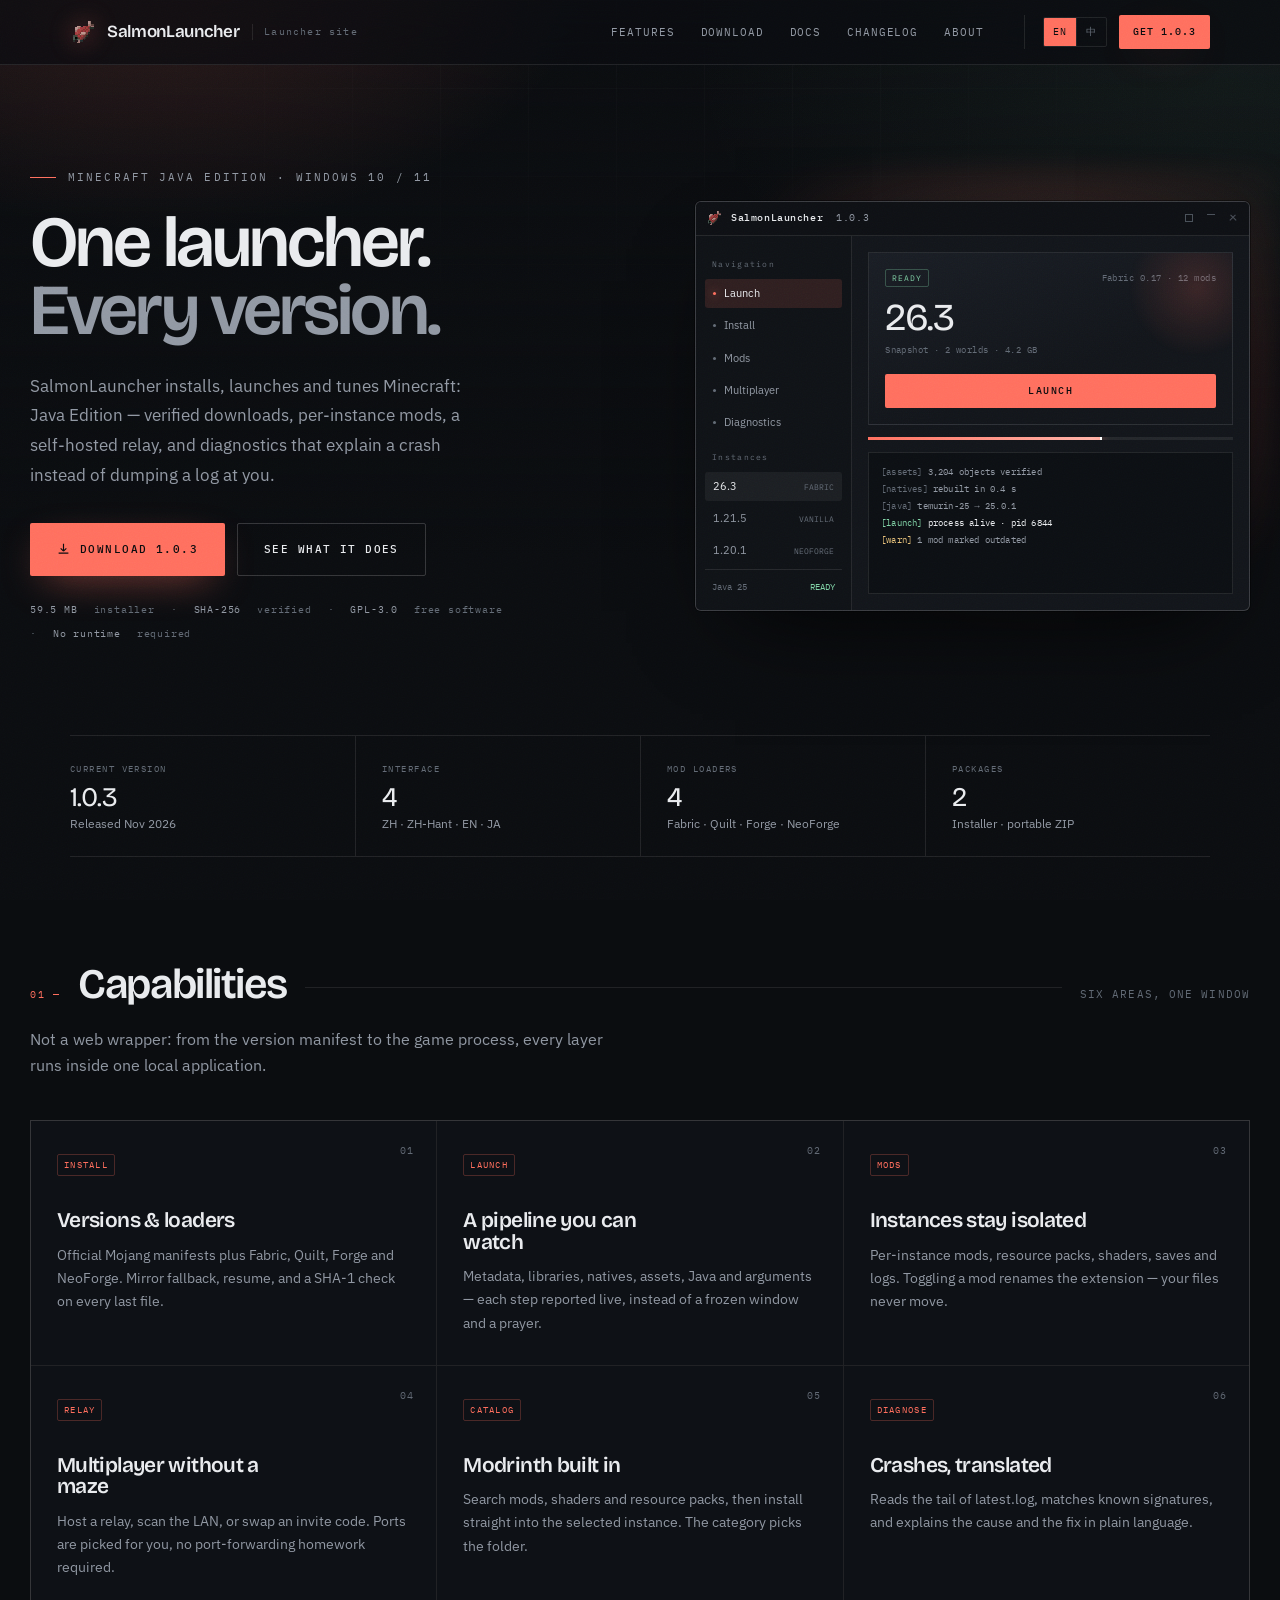
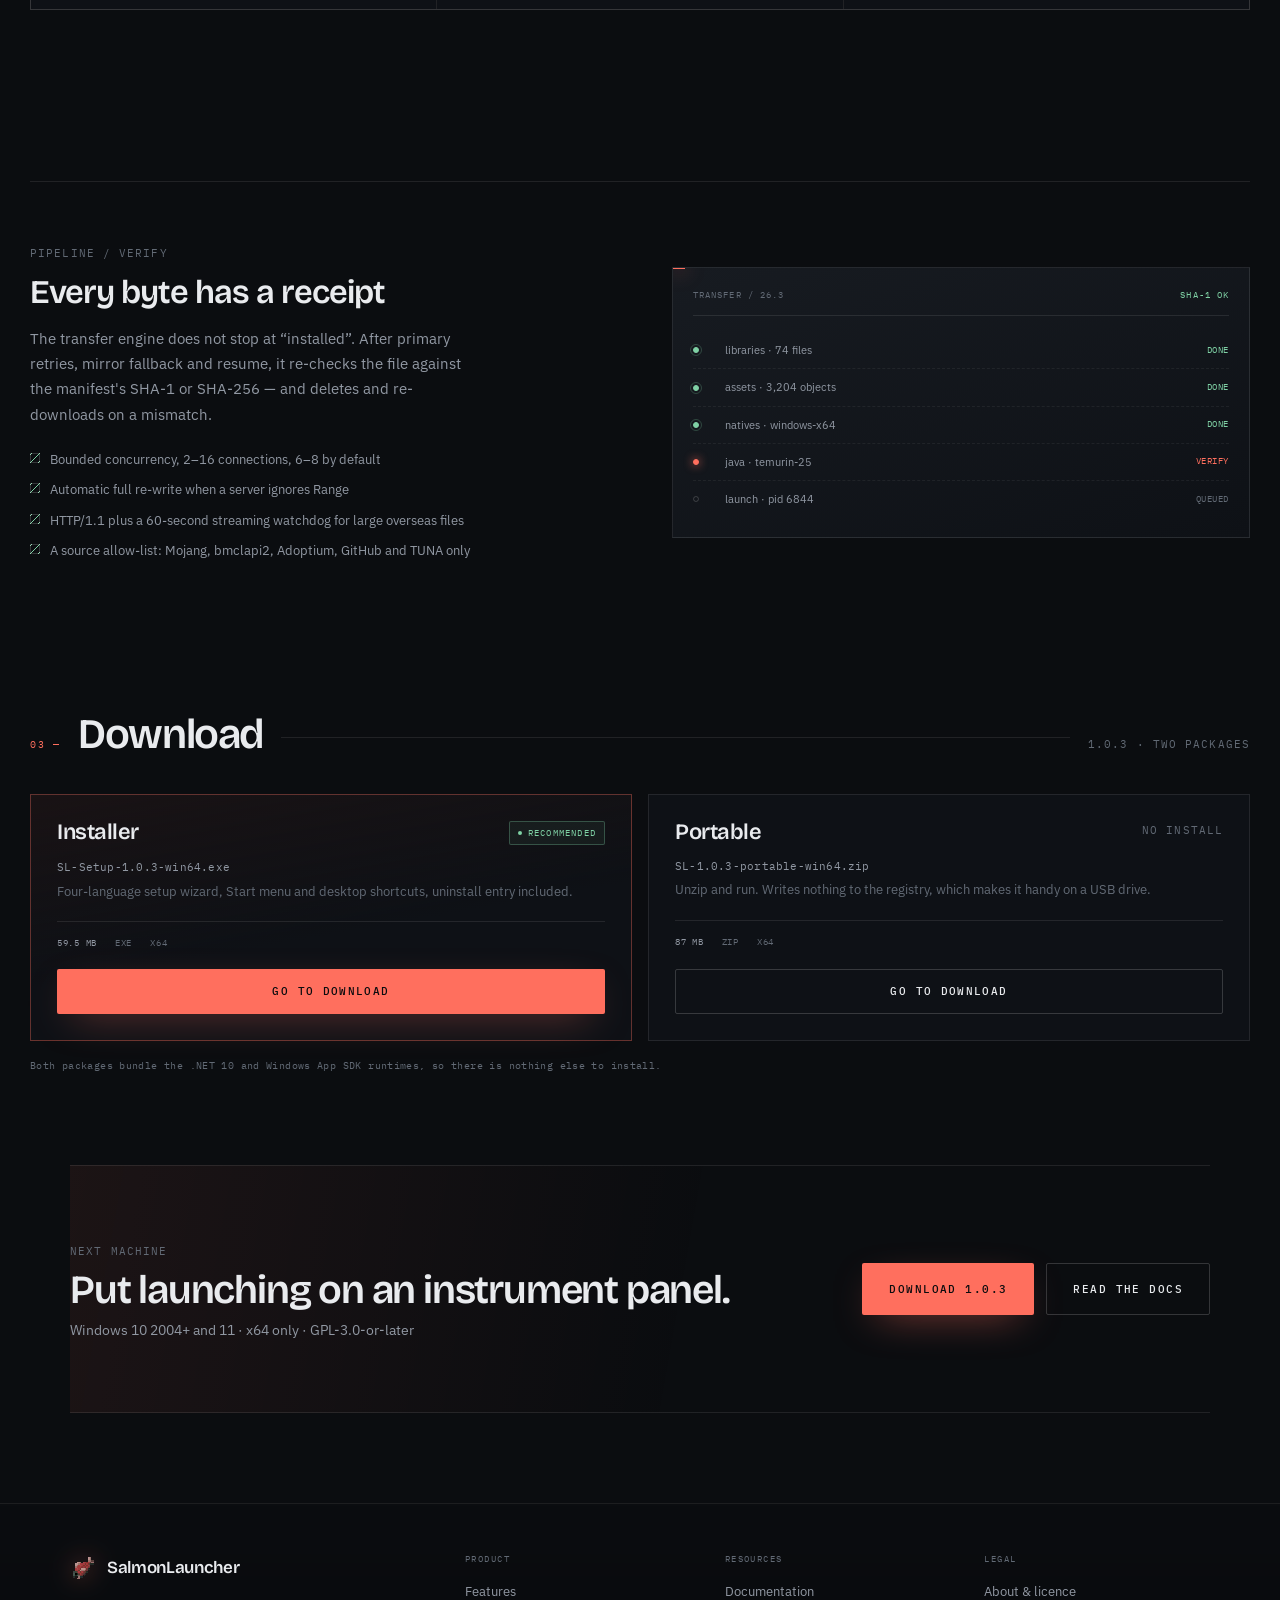
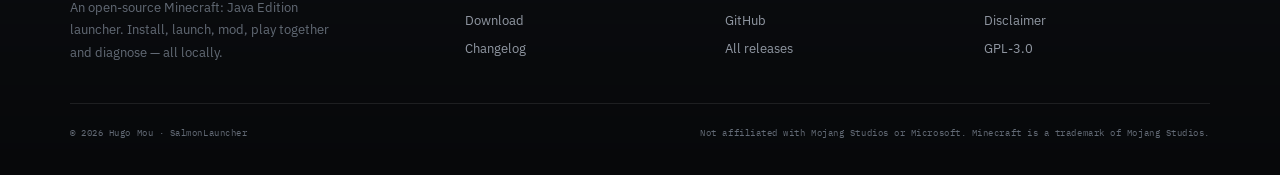
==== web/index.html @ eef81231 "feat(site): add six-page static website for sl.hugomou.com Build a framework-free, bilingual (EN/ZH)" ====
<!DOCTYPE html>
<html lang="en" data-lang="en">
<head>
<meta charset="utf-8">
<meta name="viewport" content="width=device-width, initial-scale=1">
<title data-zh-title="SalmonLauncher — Windows 上的 Minecraft Java 版启动器">SalmonLauncher — a Minecraft Java launcher for Windows</title>
<meta name="description" data-zh-content="SalmonLauncher 是一款面向 Windows 的 Minecraft Java 版启动器：版本安装、启动流水线、实例与模组、自建联机中继、Modrinth 内容、崩溃诊断，四语言与明暗主题。" content="SalmonLauncher is a Minecraft: Java Edition launcher for Windows: version installs, a transparent launch pipeline, per-instance mods, a self-hosted relay, Modrinth content and crash diagnostics.">
<meta name="theme-color" content="#0B0D10">
<link rel="icon" href="assets/img/favicon.ico">
<link rel="stylesheet" href="assets/css/site.css">
<link rel="canonical" href="https://sl.hugomou.com/">
</head>
<body>
<div class="bg-grid" aria-hidden="true"></div>
<div class="bg-glow" aria-hidden="true"></div>

<header class="nav">
  <div class="wrap nav-in">
    <a class="brand" href="index.html">
      <img src="assets/img/logo.png" alt="SalmonLauncher logo">
      <span class="brand-name">SalmonLauncher</span>
      <span class="brand-slash" data-zh="启动器官网">Launcher site</span>
    </a>
    <nav class="nav-links" aria-label="Primary">
      <a href="features.html" data-zh="功能">Features</a>
      <a href="download.html" data-zh="下载">Download</a>
      <a href="docs.html" data-zh="文档">Docs</a>
      <a href="changelog.html" data-zh="更新日志">Changelog</a>
      <a href="about.html" data-zh="关于">About</a>
    </nav>
    <div class="nav-tools">
      <div class="lang" role="group" aria-label="Language">
        <button data-set-lang="en" aria-pressed="true">EN</button>
        <button data-set-lang="zh" aria-pressed="false">中</button>
      </div>
      <a class="btn btn-primary btn-sm" href="download.html" data-zh="下载 1.0.3">Get 1.0.3</a>
      <button class="burger" aria-label="Open menu" aria-expanded="false"><span></span></button>
    </div>
  </div>
  <div class="mobile-menu">
    <a href="features.html" data-zh="功能">Features</a>
    <a href="download.html" data-zh="下载">Download</a>
    <a href="docs.html" data-zh="文档">Docs</a>
    <a href="changelog.html" data-zh="更新日志">Changelog</a>
    <a href="about.html" data-zh="关于">About</a>
  </div>
</header>

<main>
  <section class="wrap hero">
    <div class="hero-copy">
      <div class="eyebrow" data-zh="Minecraft Java 版 · Windows 10 / 11">Minecraft Java Edition · Windows 10 / 11</div>
      <h1 data-zh-html="一个启动器。<br><span class='line2'>所有版本。</span>">One launcher.<br><span class="line2">Every version.</span></h1>
      <p class="lede" data-zh="SalmonLauncher 负责安装、启动与调校 Minecraft Java 版：校验每一个下载、按实例管理模组、自带联机中继，并用能读懂的中文解释崩溃，而不只是甩给你一份日志。">SalmonLauncher installs, launches and tunes Minecraft: Java Edition — verified downloads, per-instance mods, a self-hosted relay, and diagnostics that explain a crash instead of dumping a log at you.</p>
      <div class="btn-row">
        <a class="btn btn-primary btn-lg" href="download.html">
          <svg viewBox="0 0 16 16" fill="none" aria-hidden="true"><path d="M8 1v9m0 0 3.5-3.5M8 10 4.5 6.5M2 12.5h12" stroke="currentColor" stroke-width="1.4"/></svg>
          <span data-zh="下载 1.0.3">Download 1.0.3</span>
        </a>
        <a class="btn btn-ghost btn-lg" href="features.html" data-zh="查看功能">See what it does</a>
      </div>
      <ul class="hero-meta">
        <li><b>59.5 MB</b> <span data-zh="安装包">installer</span></li>
        <li><b>SHA-256</b> <span data-zh="逐文件校验">verified</span></li>
        <li><b>GPL-3.0</b> <span data-zh="自由软件">free software</span></li>
        <li><b>No runtime</b> <span data-zh="免装运行时">required</span></li>
      </ul>
    </div>

    <div class="mock-stage">
      <div class="mock" aria-hidden="true">
        <div class="mock-bar">
          <img class="mock-logo" src="assets/img/logo.png" alt="">
          <span class="mock-bar-title"><b>SalmonLauncher</b> &nbsp;1.0.3</span>
          <span class="mock-win"><i></i><i></i><i></i></span>
        </div>
        <div class="mock-body">
          <aside class="mock-side">
            <div class="mock-side-label">Navigation</div>
            <div class="mock-nav active"><i></i>Launch</div>
            <div class="mock-nav"><i></i>Install</div>
            <div class="mock-nav"><i></i>Mods</div>
            <div class="mock-nav"><i></i>Multiplayer</div>
            <div class="mock-nav"><i></i>Diagnostics</div>
            <div class="mock-side-label">Instances</div>
            <div class="mock-inst on">26.3 <span>FABRIC</span></div>
            <div class="mock-inst">1.21.5 <span>VANILLA</span></div>
            <div class="mock-inst">1.20.1 <span>NEOFORGE</span></div>
            <div class="mock-java">Java 25 <b>READY</b></div>
          </aside>
          <div class="mock-main">
            <div class="mock-hero">
              <div class="mock-hero-top">
                <span class="mock-chip">READY</span>
                <span class="mock-hero-sub">Fabric 0.17 · 12 mods</span>
              </div>
              <div class="mock-hero-name">26.3</div>
              <div class="mock-hero-sub">Snapshot · 2 worlds · 4.2 GB</div>
              <div class="mock-play">LAUNCH</div>
            </div>
            <div class="mock-progress"><span></span></div>
            <div class="mock-log">
              <div><b>[assets]</b> 3,204 objects verified</div>
              <div><b>[natives]</b> rebuilt in 0.4 s</div>
              <div><b>[java]</b> temurin-25 → 25.0.1</div>
              <div class="ok"><b>[launch]</b> process alive · pid 6844</div>
              <div class="warn"><b>[warn]</b> 1 mod marked outdated</div>
            </div>
          </div>
        </div>
      </div>
    </div>
  </section>

  <section class="wrap">
    <dl class="facts reveal">
      <div class="fact">
        <dt data-zh="当前版本">Current version</dt>
        <dd>1.0.3 <small data-zh="2026 年 11 月发布">Released Nov 2026</small></dd>
      </div>
      <div class="fact">
        <dt data-zh="界面语言">Interface</dt>
        <dd>4 <small data-zh="简中 · 繁中 · English · 日本語">ZH · ZH-Hant · EN · JA</small></dd>
      </div>
      <div class="fact">
        <dt data-zh="模组加载器">Mod loaders</dt>
        <dd>4 <small data-zh="Fabric · Quilt · Forge · NeoForge">Fabric · Quilt · Forge · NeoForge</small></dd>
      </div>
      <div class="fact">
        <dt data-zh="安装方式">Packages</dt>
        <dd>2 <small data-zh="标准安装包 · 便携版">Installer · portable ZIP</small></dd>
      </div>
    </dl>
  </section>

  <section class="wrap sec">
    <div class="sec-head reveal">
      <span class="sec-num">01 —</span>
      <h2 data-zh="能力">Capabilities</h2>
      <span class="sec-line"></span>
      <span class="mono" data-zh="六个区域，一个窗口">Six areas, one window</span>
    </div>
    <p class="sec-intro reveal" data-zh="不是把网页版套壳：从版本清单到游戏进程，每一层都在同一个本地应用里完成。">Not a web wrapper: from the version manifest to the game process, every layer runs inside one local application.</p>
    <div class="cards">
      <article class="card reveal" style="--i:0">
        <span class="card-num">01</span>
        <span class="card-tag">INSTALL</span>
        <h3 data-zh="版本与加载器">Versions &amp; loaders</h3>
        <p data-zh="读取 Mojang 官方清单，安装 Fabric、Quilt、Forge 或 NeoForge。主源失败自动切换镜像，断点续传，每个文件都做 SHA-1 终验。">Official Mojang manifests plus Fabric, Quilt, Forge and NeoForge. Mirror fallback, resume, and a SHA-1 check on every last file.</p>
      </article>
      <article class="card reveal" style="--i:1">
        <span class="card-num">02</span>
        <span class="card-tag">LAUNCH</span>
        <h3 data-zh="看得见的启动">A pipeline you can watch</h3>
        <p data-zh="元数据、库、natives、资源、Java、参数——每一步都实时报到任务中心，而不是让窗口卡住不动。">Metadata, libraries, natives, assets, Java and arguments — each step reported live, instead of a frozen window and a prayer.</p>
      </article>
      <article class="card reveal" style="--i:2">
        <span class="card-num">03</span>
        <span class="card-tag">MODS</span>
        <h3 data-zh="实例彼此隔离">Instances stay isolated</h3>
        <p data-zh="每个实例拥有独立的模组、资源包、光影、存档和日志。启停模组只改扩展名，不移动你的文件。">Per-instance mods, resource packs, shaders, saves and logs. Toggling a mod renames the extension — your files never move.</p>
      </article>
      <article class="card reveal" style="--i:3">
        <span class="card-num">04</span>
        <span class="card-tag">RELAY</span>
        <h3 data-zh="联机不用绕迷宫">Multiplayer without a maze</h3>
        <p data-zh="自建中继、扫描局域网，或者交换一枚邀请码。端口自动挑选，不需要背端口转发教程。">Host a relay, scan the LAN, or swap an invite code. Ports are picked for you, no port-forwarding homework required.</p>
      </article>
      <article class="card reveal" style="--i:4">
        <span class="card-num">05</span>
        <span class="card-tag">CATALOG</span>
        <h3 data-zh="内置 Modrinth">Modrinth built in</h3>
        <p data-zh="搜索模组、光影与资源包，直接装进选中的实例。分类决定目录，不再手动搬 jar。">Search mods, shaders and resource packs, then install straight into the selected instance. The category picks the folder.</p>
      </article>
      <article class="card reveal" style="--i:5">
        <span class="card-num">06</span>
        <span class="card-tag">DIAGNOSE</span>
        <h3 data-zh="把崩溃翻译成人话">Crashes, translated</h3>
        <p data-zh="读取 latest.log 末尾，匹配已知崩溃签名，用中文给出原因与下一步操作，而不是让你自己 grep。">Reads the tail of latest.log, matches known signatures, and explains the cause and the fix in plain language.</p>
      </article>
    </div>
  </section>

  <section class="wrap sec">
    <div class="sec-head reveal">
      <span class="sec-num">02 —</span>
      <h2 data-zh="完整性">Integrity</h2>
      <span class="sec-line"></span>
      <span class="mono" data-zh="下载可以被审计">Downloads you can audit</span>
    </div>
    <div class="feature reveal">
      <div class="feature-copy">
        <span class="mono">PIPELINE / VERIFY</span>
        <h3 data-zh="每个字节都有去处">Every byte has a receipt</h3>
        <p data-zh="下载器不会“装完就算”。主源重试、镜像回退、断点续传之后，还会按清单里的 SHA-1 或 SHA-256 再核对一次；不匹配就删掉重下。">The transfer engine does not stop at “installed”. After primary retries, mirror fallback and resume, it re-checks the file against the manifest's SHA-1 or SHA-256 — and deletes and re-downloads on a mismatch.</p>
        <ul class="checks">
          <li data-zh="有界并发，2–16 个连接可调，默认 6–8">Bounded concurrency, 2–16 connections, 6–8 by default</li>
          <li data-zh="服务器无视 Range 时自动整文件重写">Automatic full re-write when a server ignores Range</li>
          <li data-zh="海外大文件强制 HTTP/1.1 + 60 秒流式看门狗">HTTP/1.1 plus a 60-second streaming watchdog for large overseas files</li>
          <li data-zh="白名单下载源，拒绝来路不明的地址">A source allow-list: Mojang, bmclapi2, Adoptium, GitHub and TUNA only</li>
        </ul>
      </div>
      <div class="feature-visual">
        <div class="viz">
          <div class="viz-head"><span>transfer / 26.3</span><b>SHA-1 OK</b></div>
          <div class="pipe">
            <div class="pipe-row done"><span class="pipe-dot"></span><span>libraries · 74 files</span><span>DONE</span></div>
            <div class="pipe-row done"><span class="pipe-dot"></span><span>assets · 3,204 objects</span><span>DONE</span></div>
            <div class="pipe-row done"><span class="pipe-dot"></span><span>natives · windows-x64</span><span>DONE</span></div>
            <div class="pipe-row now"><span class="pipe-dot"></span><span>java · temurin-25</span><span>VERIFY</span></div>
            <div class="pipe-row"><span class="pipe-dot"></span><span>launch · pid 6844</span><span>QUEUED</span></div>
          </div>
        </div>
      </div>
    </div>
  </section>

  <section class="wrap sec">
    <div class="sec-head reveal">
      <span class="sec-num">03 —</span>
      <h2 data-zh="下载">Download</h2>
      <span class="sec-line"></span>
      <span class="mono" data-zh="1.0.3 · 两种形式">1.0.3 · two packages</span>
    </div>
    <div class="dl-grid reveal">
      <div class="dl-card rec">
        <div class="dl-top">
          <h3 data-zh="标准安装包">Installer</h3>
          <span class="badge" data-zh="推荐">Recommended</span>
        </div>
        <p class="dl-file">SL-Setup-1.0.3-win64.exe</p>
        <p class="dl-note" data-zh="四语言安装向导，创建开始菜单与桌面快捷方式，可从控制面板卸载。">Four-language setup wizard, Start menu and desktop shortcuts, uninstall entry included.</p>
        <div class="dl-meta"><span><b>59.5 MB</b></span><span>EXE</span><span>X64</span></div>
        <a class="btn btn-primary" href="download.html" data-zh="前往下载页">Go to download</a>
      </div>
      <div class="dl-card">
        <div class="dl-top">
          <h3 data-zh="便携版">Portable</h3>
          <span class="mono" data-zh="免安装">No install</span>
        </div>
        <p class="dl-file">SL-1.0.3-portable-win64.zip</p>
        <p class="dl-note" data-zh="解压即用，不写注册表，适合放 U 盘或测试机。">Unzip and run. Writes nothing to the registry, which makes it handy on a USB drive.</p>
        <div class="dl-meta"><span><b>87 MB</b></span><span>ZIP</span><span>X64</span></div>
        <a class="btn btn-ghost" href="download.html" data-zh="前往下载页">Go to download</a>
      </div>
    </div>
    <p class="dl-foot reveal" data-zh="两个包都内置 .NET 10 与 Windows App SDK 运行时，无需另装依赖。">Both packages bundle the .NET 10 and Windows App SDK runtimes, so there is nothing else to install.</p>
  </section>

  <div class="wrap">
    <section class="cta-band reveal">
      <div>
        <span class="mono" data-zh="下一台机器">Next machine</span>
        <h2 data-zh="把启动这件事，交给一个仪表盘。">Put launching on an instrument panel.</h2>
        <p data-zh="Windows 10 2004 及以上、11 · 仅 x64 · GPL-3.0-or-later">Windows 10 2004+ and 11 · x64 only · GPL-3.0-or-later</p>
      </div>
      <div class="btn-row">
        <a class="btn btn-primary btn-lg" href="download.html" data-zh="下载 1.0.3">Download 1.0.3</a>
        <a class="btn btn-ghost btn-lg" href="docs.html" data-zh="阅读文档">Read the docs</a>
      </div>
    </section>
  </div>
</main>

<footer class="footer">
  <div class="wrap">
    <div class="foot-grid">
      <div class="foot-brand">
        <a class="brand" href="index.html">
          <img src="assets/img/logo.png" alt="">
          <span class="brand-name">SalmonLauncher</span>
        </a>
        <p data-zh="一个开源的 Minecraft Java 版启动器：安装、启动、模组、联机、诊断，全部本地完成。">An open-source Minecraft: Java Edition launcher. Install, launch, mod, play together and diagnose — all locally.</p>
      </div>
      <div class="foot-col">
        <h4 data-zh="产品">Product</h4>
        <a href="features.html" data-zh="功能">Features</a>
        <a href="download.html" data-zh="下载">Download</a>
        <a href="changelog.html" data-zh="更新日志">Changelog</a>
      </div>
      <div class="foot-col">
        <h4 data-zh="资源">Resources</h4>
        <a href="docs.html" data-zh="文档">Documentation</a>
        <a href="https://github.com/HugoMou/salmonlauncher" target="_blank" rel="noopener">GitHub</a>
        <a href="https://github.com/HugoMou/salmonlauncher/releases" target="_blank" rel="noopener" data-zh="所有版本">All releases</a>
      </div>
      <div class="foot-col">
        <h4 data-zh="法律">Legal</h4>
        <a href="about.html" data-zh="关于与许可">About &amp; licence</a>
        <a href="about.html#disclaimer" data-zh="免责声明">Disclaimer</a>
        <a href="https://www.gnu.org/licenses/gpl-3.0.html" target="_blank" rel="noopener">GPL-3.0</a>
      </div>
    </div>
    <div class="foot-base">
      <span>© <span data-year>2026</span> Hugo Mou · SalmonLauncher</span>
      <span data-zh="非 Mojang Studios 或 Microsoft 官方产品。Minecraft 为 Mojang Studios 商标。">Not affiliated with Mojang Studios or Microsoft. Minecraft is a trademark of Mojang Studios.</span>
    </div>
  </div>
</footer>

<script src="assets/js/site.js"></script>
</body>
</html>
---- web/assets/css/site.css ----
/* SalmonLauncher website — design system
   Aesthetic: technical editorial / instrument panel
   Copyright (C) 2026 Hugo Mou — GPL-3.0-or-later */

/* ---------- fonts (self-hosted latin subsets) ---------- */
@font-face {
  font-family: "Bricolage Grotesque";
  font-style: normal;
  font-weight: 400 700;
  font-display: swap;
  src: url("../fonts/bricolage.woff2") format("woff2");
  unicode-range: U+0000-00FF, U+0131, U+0152-0153, U+02BB-02BC, U+02C6, U+02DA,
    U+02DC, U+0304, U+0308, U+0329, U+2000-206F, U+20AC, U+2122, U+2191,
    U+2193, U+2212, U+2215, U+FEFF, U+FFFD;
}
@font-face {
  font-family: "IBM Plex Sans";
  font-style: normal;
  font-weight: 400 600;
  font-display: swap;
  src: url("../fonts/plex-sans.woff2") format("woff2");
  unicode-range: U+0000-00FF, U+0131, U+0152-0153, U+02BB-02BC, U+02C6,
    U+02DA, U+02DC, U+0304, U+0308, U+0329, U+2000-206F, U+20AC, U+2122,
    U+2191, U+2193, U+2212, U+2215, U+FEFF, U+FFFD;
}
@font-face {
  font-family: "IBM Plex Mono";
  font-style: normal;
  font-weight: 400;
  font-display: swap;
  src: url("../fonts/plex-mono-400.woff2") format("woff2");
  unicode-range: U+0000-00FF, U+0131, U+0152-0153, U+02BB-02BC, U+02C6,
    U+02DA, U+02DC, U+0304, U+0308, U+0329, U+2000-206F, U+20AC, U+2122,
    U+2191, U+2193, U+2212, U+2215, U+FEFF, U+FFFD;
}
@font-face {
  font-family: "IBM Plex Mono";
  font-style: normal;
  font-weight: 500;
  font-display: swap;
  src: url("../fonts/plex-mono-500.woff2") format("woff2");
  unicode-range: U+0000-00FF, U+0131, U+0152-0153, U+02BB-02BC, U+02C6,
    U+02DA, U+02DC, U+0304, U+0308, U+0329, U+2000-206F, U+20AC, U+2122,
    U+2191, U+2193, U+2212, U+2215, U+FEFF, U+FFFD;
}

/* ---------- tokens ---------- */
:root {
  --ink: #0b0d10;
  --ink-2: #0e1116;
  --panel: #12151a;
  --panel-2: #171b21;
  --panel-3: #1c2129;
  --line: rgba(255, 255, 255, 0.09);
  --line-strong: rgba(255, 255, 255, 0.17);
  --text: #e9ebee;
  --muted: #9198a3;
  --dim: #626a75;
  --salmon: #ff6f5e;
  --salmon-soft: rgba(255, 111, 94, 0.13);
  --green: #7fd1a5;
  --amber: #e8c27a;
  --display: "Bricolage Grotesque", "Noto Sans SC", "Microsoft YaHei",
    "PingFang SC", sans-serif;
  --body: "IBM Plex Sans", "Noto Sans SC", "Microsoft YaHei", "PingFang SC",
    sans-serif;
  --mono: "IBM Plex Mono", ui-monospace, "Cascadia Mono", Consolas, monospace;
  --r: 2px;
  --pad: clamp(20px, 4vw, 40px);
  --ease: cubic-bezier(0.16, 1, 0.3, 1);
}

/* ---------- reset ---------- */
*,
*::before,
*::after {
  box-sizing: border-box;
}
html {
  scroll-behavior: smooth;
  -webkit-text-size-adjust: 100%;
}
body {
  margin: 0;
  background: var(--ink);
  color: var(--text);
  font-family: var(--body);
  font-size: 16px;
  line-height: 1.65;
  -webkit-font-smoothing: antialiased;
  overflow-x: hidden;
}
img {
  max-width: 100%;
  display: block;
}
a {
  color: inherit;
  text-decoration: none;
}
button {
  font: inherit;
  color: inherit;
  background: none;
  border: 0;
  cursor: pointer;
}
h1,
h2,
h3,
h4 {
  font-family: var(--display);
  font-weight: 600;
  line-height: 1.02;
  letter-spacing: -0.03em;
  margin: 0;
}
p {
  margin: 0;
}
ul,
ol {
  margin: 0;
  padding: 0;
  list-style: none;
}
::selection {
  background: var(--salmon);
  color: var(--ink);
}
:focus-visible {
  outline: 2px solid var(--salmon);
  outline-offset: 3px;
}

/* ---------- background layers ---------- */
.bg-grid {
  position: fixed;
  inset: 0;
  z-index: -2;
  pointer-events: none;
  background-image: linear-gradient(var(--line) 1px, transparent 1px),
    linear-gradient(90deg, var(--line) 1px, transparent 1px);
  background-size: 88px 88px;
  opacity: 0.28;
  mask-image: radial-gradient(ellipse 80% 60% at 50% 0%, #000 10%, transparent 78%);
  -webkit-mask-image: radial-gradient(
    ellipse 80% 60% at 50% 0%,
    #000 10%,
    transparent 78%
  );
}
.bg-glow {
  position: fixed;
  inset: 0;
  z-index: -1;
  pointer-events: none;
  background: radial-gradient(
      720px 460px at 12% -6%,
      rgba(255, 111, 94, 0.16),
      transparent 62%
    ),
    radial-gradient(
      900px 520px at 96% 8%,
      rgba(127, 209, 165, 0.06),
      transparent 60%
    ),
    linear-gradient(180deg, transparent 0%, var(--ink) 62%);
}
body::after {
  content: "";
  position: fixed;
  inset: 0;
  z-index: 9998;
  pointer-events: none;
  opacity: 0.5;
  mix-blend-mode: soft-light;
  background-image: url("data:image/svg+xml,%3Csvg xmlns='http://www.w3.org/2000/svg' width='160' height='160'%3E%3Cfilter id='n'%3E%3CfeTurbulence type='fractalNoise' baseFrequency='0.8' numOctaves='3' stitchTiles='stitch'/%3E%3C/filter%3E%3Crect width='100%25' height='100%25' filter='url(%23n)' opacity='0.35'/%3E%3C/svg%3E");
}

/* ---------- layout ---------- */
.wrap {
  width: 100%;
  max-width: 1220px;
  margin-inline: auto;
  padding-inline: var(--pad);
}
.wrap-narrow {
  width: 100%;
  max-width: 860px;
  margin-inline: auto;
  padding-inline: var(--pad);
}
main {
  position: relative;
  z-index: 1;
}

/* ---------- nav ---------- */
.nav {
  position: sticky;
  top: 0;
  z-index: 100;
  border-bottom: 1px solid var(--line);
  background: rgba(11, 13, 16, 0.76);
  backdrop-filter: blur(16px) saturate(140%);
}
.nav-in {
  height: 64px;
  display: flex;
  align-items: center;
  gap: 30px;
}
.brand {
  display: flex;
  align-items: center;
  gap: 11px;
  flex-shrink: 0;
}
.brand img {
  width: 26px;
  height: 26px;
  image-rendering: pixelated;
  filter: drop-shadow(0 0 12px rgba(255, 111, 94, 0.35));
}
.brand-name {
  font-family: var(--display);
  font-weight: 600;
  font-size: 17px;
  letter-spacing: -0.02em;
  white-space: nowrap;
}
.brand-slash {
  font-family: var(--mono);
  font-size: 10px;
  color: var(--dim);
  letter-spacing: 0.12em;
  border-left: 1px solid var(--line);
  padding-left: 11px;
  margin-left: 2px;
}
.nav-links {
  display: flex;
  align-items: center;
  gap: 4px;
  margin-left: auto;
}
.nav-links a {
  position: relative;
  font-family: var(--mono);
  font-size: 11px;
  letter-spacing: 0.08em;
  text-transform: uppercase;
  color: var(--muted);
  padding: 8px 11px;
  border-radius: var(--r);
  transition: color 0.2s, background 0.2s;
}
.nav-links a:hover {
  color: var(--text);
  background: rgba(255, 255, 255, 0.04);
}
.nav-links a[aria-current="page"] {
  color: var(--text);
}
.nav-links a[aria-current="page"]::after {
  content: "";
  position: absolute;
  left: 11px;
  right: 11px;
  bottom: 2px;
  height: 1px;
  background: var(--salmon);
}
.nav-tools {
  display: flex;
  align-items: center;
  gap: 12px;
  padding-left: 18px;
  border-left: 1px solid var(--line);
}
.lang {
  display: flex;
  border: 1px solid var(--line);
  border-radius: var(--r);
  overflow: hidden;
}
.lang button {
  font-family: var(--mono);
  font-size: 10px;
  letter-spacing: 0.1em;
  padding: 6px 9px;
  color: var(--dim);
  transition: color 0.2s, background 0.2s;
}
.lang button + button {
  border-left: 1px solid var(--line);
}
.lang button[aria-pressed="true"] {
  color: var(--ink);
  background: var(--salmon);
}
.lang button:hover:not([aria-pressed="true"]) {
  color: var(--text);
}
.burger {
  display: none;
  width: 38px;
  height: 34px;
  border: 1px solid var(--line);
  border-radius: var(--r);
  align-items: center;
  justify-content: center;
}
.burger span {
  display: block;
  width: 16px;
  height: 1px;
  background: var(--text);
  position: relative;
}
.burger span::before,
.burger span::after {
  content: "";
  position: absolute;
  left: 0;
  width: 16px;
  height: 1px;
  background: var(--text);
}
.burger span::before {
  top: -5px;
}
.burger span::after {
  top: 5px;
}
.mobile-menu {
  display: none;
  border-bottom: 1px solid var(--line);
  background: var(--ink-2);
}
.mobile-menu.open {
  display: block;
}
.mobile-menu a {
  display: block;
  padding: 15px var(--pad);
  font-family: var(--mono);
  font-size: 12px;
  text-transform: uppercase;
  letter-spacing: 0.1em;
  color: var(--muted);
  border-top: 1px solid var(--line);
}

/* ---------- typography helpers ---------- */
.mono {
  font-family: var(--mono);
  font-size: 11px;
  letter-spacing: 0.1em;
  text-transform: uppercase;
  color: var(--dim);
}
.eyebrow {
  display: flex;
  align-items: center;
  gap: 12px;
  font-family: var(--mono);
  font-size: 10.5px;
  letter-spacing: 0.2em;
  text-transform: uppercase;
  color: var(--muted);
}
.eyebrow::before {
  content: "";
  width: 26px;
  height: 1px;
  background: var(--salmon);
  flex-shrink: 0;
}
.lede {
  color: var(--muted);
  font-size: clamp(15px, 1.35vw, 17.5px);
  line-height: 1.72;
}
.mark {
  color: var(--salmon);
}
.dim {
  color: var(--dim);
}
.hr {
  height: 1px;
  background: var(--line);
  border: 0;
  margin: 0;
}

/* ---------- buttons ---------- */
.btn {
  display: inline-flex;
  align-items: center;
  justify-content: center;
  gap: 10px;
  padding: 13px 20px;
  border: 1px solid transparent;
  border-radius: var(--r);
  font-family: var(--mono);
  font-size: 10.5px;
  font-weight: 500;
  letter-spacing: 0.13em;
  text-transform: uppercase;
  white-space: nowrap;
  transition: transform 0.25s var(--ease), background 0.2s, border-color 0.2s,
    color 0.2s, box-shadow 0.3s;
}
.btn svg {
  width: 13px;
  height: 13px;
  flex-shrink: 0;
}
.btn-primary {
  background: var(--salmon);
  color: #0a0b0e;
  box-shadow: 0 12px 40px -16px rgba(255, 111, 94, 0.7);
}
.btn-primary:hover {
  background: #ff8677;
  transform: translateY(-2px);
  box-shadow: 0 18px 48px -16px rgba(255, 111, 94, 0.8);
}
.btn-ghost {
  border-color: var(--line-strong);
  color: var(--text);
}
.btn-ghost:hover {
  border-color: var(--salmon);
  color: var(--salmon);
  transform: translateY(-2px);
}
.btn-sm {
  padding: 8px 13px;
  font-size: 9.5px;
  letter-spacing: 0.1em;
}
.btn-lg {
  padding: 16px 26px;
  font-size: 11px;
}
.btn-row {
  display: flex;
  flex-wrap: wrap;
  gap: 12px;
  align-items: center;
}
.link-arrow {
  font-family: var(--mono);
  font-size: 10.5px;
  letter-spacing: 0.1em;
  text-transform: uppercase;
  color: var(--salmon);
  display: inline-flex;
  align-items: center;
  gap: 7px;
  border-bottom: 1px solid transparent;
  transition: gap 0.25s var(--ease), border-color 0.25s;
}
.link-arrow:hover {
  gap: 12px;
  border-bottom-color: rgba(255, 111, 94, 0.5);
}

/* ---------- hero ---------- */
.hero {
  padding: clamp(56px, 9vw, 104px) 0 clamp(46px, 6vw, 76px);
  display: grid;
  grid-template-columns: 1.04fr 0.96fr;
  gap: clamp(36px, 5vw, 72px);
  align-items: center;
}
.hero-copy > * {
  opacity: 0;
  animation: rise 0.9s var(--ease) forwards;
}
.hero-copy > *:nth-child(1) {
  animation-delay: 0.06s;
}
.hero-copy > *:nth-child(2) {
  animation-delay: 0.13s;
}
.hero-copy > *:nth-child(3) {
  animation-delay: 0.2s;
}
.hero-copy > *:nth-child(4) {
  animation-delay: 0.27s;
}
.hero-copy > *:nth-child(5) {
  animation-delay: 0.34s;
}
@keyframes rise {
  from {
    opacity: 0;
    transform: translateY(22px);
  }
  to {
    opacity: 1;
    transform: none;
  }
}
.hero h1 {
  margin: 22px 0 26px;
  font-size: clamp(44px, 5.6vw, 82px);
  line-height: 0.95;
  letter-spacing: -0.04em;
}
.hero h1 .line2 {
  display: block;
  color: var(--muted);
}
.hero .lede {
  max-width: 46ch;
}
.hero .btn-row {
  margin-top: 34px;
}
.hero-meta {
  margin-top: 26px;
  display: flex;
  flex-wrap: wrap;
  gap: 8px 16px;
  font-family: var(--mono);
  font-size: 10px;
  letter-spacing: 0.08em;
  color: var(--dim);
}
.hero-meta li {
  display: flex;
  align-items: center;
  gap: 16px;
}
.hero-meta li + li::before {
  content: "·";
  color: var(--dim);
}
.hero-meta b {
  color: var(--muted);
  font-weight: 400;
}

/* ---------- launcher mockup ---------- */
.mock-stage {
  position: relative;
  opacity: 0;
  animation: rise 1s var(--ease) 0.3s forwards;
}
.mock-stage::before {
  content: "";
  position: absolute;
  inset: -34px -26px;
  background: radial-gradient(
    ellipse at 62% 38%,
    rgba(255, 111, 94, 0.22),
    transparent 66%
  );
  filter: blur(12px);
  z-index: -1;
}
.mock {
  position: relative;
  border: 1px solid var(--line-strong);
  border-radius: 6px;
  background: var(--panel);
  overflow: hidden;
  box-shadow: 0 40px 90px -40px rgba(0, 0, 0, 0.9),
    0 0 0 1px rgba(0, 0, 0, 0.4);
}
.mock::before,
.mock::after {
  content: "";
  position: absolute;
  width: 10px;
  height: 10px;
  border-color: var(--salmon);
  border-style: solid;
  z-index: 3;
  opacity: 0.8;
}
.mock::before {
  top: -1px;
  left: -1px;
  border-width: 1px 0 0 1px;
}
.mock::after {
  bottom: -1px;
  right: -1px;
  border-width: 0 1px 1px 0;
}
.mock-bar {
  height: 34px;
  display: flex;
  align-items: center;
  gap: 9px;
  padding: 0 10px;
  background: #0e1014;
  border-bottom: 1px solid var(--line);
}
.mock-logo {
  width: 16px;
  height: 16px;
  image-rendering: pixelated;
  opacity: 0.95;
}
.mock-bar-title {
  font-family: var(--mono);
  font-size: 9.5px;
  color: var(--muted);
  letter-spacing: 0.06em;
}
.mock-bar-title b {
  color: var(--text);
  font-weight: 500;
}
.mock-win {
  margin-left: auto;
  display: flex;
  gap: 14px;
  padding-right: 2px;
}
.mock-win i {
  width: 8px;
  height: 8px;
  border: 1px solid var(--dim);
  opacity: 0.7;
}
.mock-win i:nth-child(2) {
  border-width: 1px 0 0 0;
  height: 6px;
}
.mock-win i:nth-child(3) {
  border: 0;
  position: relative;
}
.mock-win i:nth-child(3)::before,
.mock-win i:nth-child(3)::after {
  content: "";
  position: absolute;
  inset: 3px 0;
  border-top: 1px solid var(--dim);
  transform: rotate(45deg);
}
.mock-win i:nth-child(3)::after {
  transform: rotate(-45deg);
}
.mock-body {
  display: grid;
  grid-template-columns: 156px 1fr;
  min-height: 320px;
}
.mock-side {
  border-right: 1px solid var(--line);
  background: #0f1216;
  padding: 12px 9px;
  display: flex;
  flex-direction: column;
  gap: 3px;
}
.mock-side-label {
  font-family: var(--mono);
  font-size: 8px;
  letter-spacing: 0.16em;
  color: var(--dim);
  padding: 10px 7px 5px;
}
.mock-nav {
  display: flex;
  align-items: center;
  gap: 8px;
  padding: 6px 8px;
  border-radius: 3px;
  font-size: 10.5px;
  color: var(--muted);
}
.mock-nav i {
  width: 3px;
  height: 3px;
  background: var(--dim);
  border-radius: 50%;
}
.mock-nav.active {
  background: var(--salmon-soft);
  color: var(--text);
}
.mock-nav.active i {
  background: var(--salmon);
  box-shadow: 0 0 8px var(--salmon);
}
.mock-inst {
  display: flex;
  align-items: baseline;
  justify-content: space-between;
  padding: 6px 8px;
  font-size: 10.5px;
  color: var(--muted);
  border-radius: 3px;
}
.mock-inst span {
  font-family: var(--mono);
  font-size: 8px;
  color: var(--dim);
}
.mock-inst.on {
  background: rgba(255, 255, 255, 0.05);
  color: var(--text);
}
.mock-java {
  margin-top: auto;
  font-family: var(--mono);
  font-size: 8.5px;
  color: var(--dim);
  padding: 10px 7px 4px;
  border-top: 1px solid var(--line);
  display: flex;
  justify-content: space-between;
}
.mock-java b {
  color: var(--green);
  font-weight: 400;
}
.mock-main {
  padding: 16px;
  display: flex;
  flex-direction: column;
  gap: 12px;
  min-width: 0;
}
.mock-hero {
  border: 1px solid var(--line);
  background: linear-gradient(160deg, #191d24, #12151a 62%);
  padding: 16px;
  position: relative;
  overflow: hidden;
}
.mock-hero::before {
  content: "";
  position: absolute;
  right: -40px;
  top: -40px;
  width: 150px;
  height: 150px;
  background: radial-gradient(circle, rgba(255, 111, 94, 0.16), transparent 65%);
}
.mock-hero-top {
  display: flex;
  align-items: center;
  justify-content: space-between;
  gap: 8px;
}
.mock-chip {
  font-family: var(--mono);
  font-size: 7.5px;
  letter-spacing: 0.14em;
  color: var(--green);
  border: 1px solid rgba(127, 209, 165, 0.3);
  padding: 2px 6px;
  border-radius: 2px;
}
.mock-hero-name {
  font-family: var(--display);
  font-size: 38px;
  line-height: 1;
  letter-spacing: -0.04em;
  margin: 12px 0 6px;
}
.mock-hero-sub {
  font-family: var(--mono);
  font-size: 9px;
  color: var(--dim);
  letter-spacing: 0.05em;
}
.mock-play {
  margin-top: 16px;
  width: 100%;
  background: var(--salmon);
  color: #0a0b0e;
  font-family: var(--mono);
  font-size: 9.5px;
  font-weight: 500;
  letter-spacing: 0.16em;
  padding: 9px;
  border-radius: 2px;
  text-align: center;
}
.mock-progress {
  height: 3px;
  background: rgba(255, 255, 255, 0.07);
  position: relative;
  overflow: hidden;
}
.mock-progress span {
  position: absolute;
  inset: 0 36% 0 0;
  background: linear-gradient(90deg, var(--salmon), #ffb4a9);
}
.mock-progress span::after {
  content: "";
  position: absolute;
  right: 0;
  top: -2px;
  width: 2px;
  height: 7px;
  background: #fff;
  box-shadow: 0 0 8px var(--salmon);
  animation: pulse 1.8s ease-in-out infinite;
}
@keyframes pulse {
  50% {
    opacity: 0.3;
  }
}
.mock-log {
  font-family: var(--mono);
  font-size: 9px;
  line-height: 1.9;
  color: var(--muted);
  letter-spacing: 0.02em;
  border: 1px solid var(--line);
  background: #0c0f13;
  padding: 10px 12px;
  flex: 1;
  min-height: 96px;
  overflow: hidden;
}
.mock-log b {
  color: var(--dim);
  font-weight: 400;
}
.mock-log .ok b {
  color: var(--green);
}
.mock-log .ok {
  color: var(--text);
}
.mock-log .warn b {
  color: var(--amber);
}

/* ---------- fact strip ---------- */
.facts {
  border-top: 1px solid var(--line);
  border-bottom: 1px solid var(--line);
  display: grid;
  grid-template-columns: repeat(4, 1fr);
}
.fact {
  padding: 26px 0 26px 26px;
  border-left: 1px solid var(--line);
}
.fact:first-child {
  border-left: 0;
  padding-left: 0;
}
.fact dt {
  font-family: var(--mono);
  font-size: 9px;
  letter-spacing: 0.16em;
  color: var(--dim);
  text-transform: uppercase;
  margin-bottom: 7px;
}
.fact dd {
  margin: 0;
  font-family: var(--display);
  font-size: clamp(20px, 2.1vw, 27px);
  letter-spacing: -0.02em;
  line-height: 1.1;
}
.fact dd small {
  font-family: var(--body);
  font-size: 12px;
  color: var(--muted);
  letter-spacing: 0;
  display: block;
  margin-top: 4px;
}

/* ---------- section ---------- */
.sec {
  padding: clamp(56px, 7vw, 92px) 0 0;
}
.sec-head {
  display: flex;
  align-items: baseline;
  gap: 18px;
  margin-bottom: 38px;
}
.sec-num {
  font-family: var(--mono);
  font-size: 10px;
  letter-spacing: 0.16em;
  color: var(--salmon);
  white-space: nowrap;
}
.sec-head h2 {
  font-size: clamp(26px, 3.4vw, 42px);
  letter-spacing: -0.035em;
  flex-shrink: 0;
}
.sec-line {
  flex: 1;
  height: 1px;
  background: var(--line);
  align-self: center;
  margin-top: 6px;
}
.sec-head .mono {
  white-space: nowrap;
}
.sec-intro {
  max-width: 58ch;
  color: var(--muted);
  margin: -18px 0 42px;
}

/* ---------- cards ---------- */
.cards {
  display: grid;
  grid-template-columns: repeat(3, 1fr);
  gap: 1px;
  background: var(--line);
  border: 1px solid var(--line);
}
.card {
  position: relative;
  background: var(--ink-2);
  padding: 28px 26px 30px;
  min-height: 220px;
  transition: background 0.3s;
}
.card:hover {
  background: var(--panel);
}
.card::after {
  content: "";
  position: absolute;
  top: 0;
  left: 0;
  width: 0;
  height: 1px;
  background: var(--salmon);
  transition: width 0.45s var(--ease);
}
.card:hover::after {
  width: 100%;
}
.card-num {
  position: absolute;
  top: 22px;
  right: 22px;
  font-family: var(--mono);
  font-size: 10px;
  color: var(--dim);
  letter-spacing: 0.1em;
}
.card h3 {
  font-size: 21px;
  margin-bottom: 12px;
  max-width: 16ch;
}
.card p {
  font-size: 13.5px;
  line-height: 1.72;
  color: var(--muted);
}
.card-tag {
  display: inline-block;
  margin-bottom: 34px;
  font-family: var(--mono);
  font-size: 8.5px;
  letter-spacing: 0.15em;
  color: var(--salmon);
  border: 1px solid rgba(255, 111, 94, 0.25);
  padding: 3px 6px;
  border-radius: 2px;
}

/* ---------- feature rows ---------- */
.feature {
  display: grid;
  grid-template-columns: 1fr 1fr;
  gap: clamp(30px, 5vw, 64px);
  align-items: center;
  padding: clamp(40px, 5vw, 62px) 0;
  border-top: 1px solid var(--line);
}
.feature.rev .feature-visual {
  order: -1;
}
.feature-copy .mono {
  display: block;
  margin-bottom: 14px;
}
.feature-copy h2,
.feature-copy h3 {
  font-size: clamp(23px, 2.6vw, 33px);
  margin-bottom: 16px;
  max-width: 22ch;
}
.feature-copy p {
  color: var(--muted);
  font-size: 14.5px;
  line-height: 1.75;
  max-width: 48ch;
}
.checks {
  margin-top: 22px;
  display: grid;
  gap: 9px;
}
.checks li {
  display: flex;
  gap: 10px;
  font-size: 13px;
  color: var(--muted);
  align-items: flex-start;
}
.checks li::before {
  content: "";
  width: 10px;
  height: 10px;
  margin-top: 4px;
  flex-shrink: 0;
  border: 1px solid var(--line-strong);
  background: linear-gradient(
    135deg,
    transparent 46%,
    var(--green) 46% 54%,
    transparent 54%
  );
}

/* visual panels */
.viz {
  border: 1px solid var(--line);
  background: linear-gradient(160deg, var(--panel-2), var(--ink-2));
  padding: 20px;
  min-height: 258px;
  position: relative;
  overflow: hidden;
}
.viz::before {
  content: "";
  position: absolute;
  top: 0;
  left: 0;
  width: 12px;
  height: 1px;
  background: var(--salmon);
  box-shadow: 0 0 20px 2px rgba(255, 111, 94, 0.4);
}
.viz-head {
  display: flex;
  justify-content: space-between;
  align-items: center;
  gap: 10px;
  margin-bottom: 16px;
  padding-bottom: 12px;
  border-bottom: 1px solid var(--line);
  font-family: var(--mono);
  font-size: 9px;
  letter-spacing: 0.12em;
  color: var(--dim);
  text-transform: uppercase;
}
.viz-head b {
  color: var(--green);
  font-weight: 400;
}
.pipe-row {
  display: grid;
  grid-template-columns: 22px 1fr auto;
  gap: 10px;
  align-items: center;
  padding: 9px 0;
  border-bottom: 1px dashed rgba(255, 255, 255, 0.06);
  font-size: 11px;
  color: var(--muted);
}
.pipe-row:last-child {
  border-bottom: 0;
}
.pipe-dot {
  width: 6px;
  height: 6px;
  border-radius: 50%;
  border: 1px solid var(--line-strong);
  position: relative;
}
.pipe-row.done .pipe-dot {
  background: var(--green);
  border-color: var(--green);
}
.pipe-row.done .pipe-dot::after {
  content: "";
  position: absolute;
  inset: -4px;
  border: 1px solid rgba(127, 209, 165, 0.25);
  border-radius: 50%;
}
.pipe-row.now .pipe-dot {
  background: var(--salmon);
  border-color: var(--salmon);
  box-shadow: 0 0 10px var(--salmon);
}
.pipe-row span:last-child {
  font-family: var(--mono);
  font-size: 9px;
  color: var(--dim);
  letter-spacing: 0.06em;
}
.pipe-row.done span:last-child {
  color: var(--green);
}
.pipe-row.now span:last-child {
  color: var(--salmon);
}
.modrow {
  display: flex;
  align-items: center;
  gap: 10px;
  padding: 8px 0;
  border-bottom: 1px solid rgba(255, 255, 255, 0.05);
  font-size: 11px;
  color: var(--muted);
}
.modrow:last-child {
  border-bottom: 0;
}
.modrow .mod-name {
  flex: 1;
  overflow: hidden;
  text-overflow: ellipsis;
  white-space: nowrap;
}
.modrow .mod-ver {
  font-family: var(--mono);
  font-size: 8.5px;
  color: var(--dim);
}
.switch {
  width: 24px;
  height: 12px;
  border: 1px solid var(--line-strong);
  border-radius: 8px;
  position: relative;
  flex-shrink: 0;
}
.switch::after {
  content: "";
  position: absolute;
  left: 1px;
  top: 1px;
  width: 8px;
  height: 8px;
  border-radius: 50%;
  background: var(--dim);
}
.switch.on {
  border-color: rgba(127, 209, 165, 0.5);
  background: rgba(127, 209, 165, 0.1);
}
.switch.on::after {
  left: 13px;
  background: var(--green);
}
.relay {
  position: relative;
  height: 190px;
}
.relay-node {
  position: absolute;
  border: 1px solid var(--line-strong);
  background: var(--panel-3);
  padding: 8px 10px;
  font-family: var(--mono);
  font-size: 9px;
  letter-spacing: 0.06em;
  color: var(--muted);
  border-radius: 2px;
}
.relay-node b {
  display: block;
  font-family: var(--body);
  font-size: 11px;
  font-weight: 500;
  color: var(--text);
  letter-spacing: 0;
  margin-bottom: 2px;
}
.relay-node.hub {
  left: 50%;
  top: 50%;
  transform: translate(-50%, -50%);
  border-color: rgba(255, 111, 94, 0.5);
  background: var(--salmon-soft);
  color: var(--salmon);
  min-width: 92px;
  text-align: center;
}
.relay-node.hub b {
  color: var(--text);
}
.relay-node.n1 {
  left: 0;
  top: 8px;
}
.relay-node.n2 {
  right: 0;
  top: 8px;
}
.relay-node.n3 {
  left: 0;
  bottom: 6px;
}
.relay-node.n4 {
  right: 0;
  bottom: 6px;
}
.relay svg {
  position: absolute;
  inset: 0;
  width: 100%;
  height: 100%;
}
.loglines {
  font-family: var(--mono);
  font-size: 10px;
  line-height: 2.1;
  color: var(--muted);
  letter-spacing: 0.01em;
}
.loglines div {
  white-space: nowrap;
  overflow: hidden;
  text-overflow: ellipsis;
}
.loglines .t {
  color: var(--dim);
  margin-right: 8px;
}
.loglines .err {
  color: var(--salmon);
}
.loglines .ok {
  color: var(--green);
}
.diag-box {
  margin-top: 14px;
  border: 1px solid rgba(255, 111, 94, 0.3);
  background: rgba(255, 111, 94, 0.05);
  padding: 11px 12px;
  font-size: 11.5px;
  color: var(--text);
}
.diag-box b {
  display: block;
  font-family: var(--mono);
  font-size: 8.5px;
  letter-spacing: 0.14em;
  color: var(--salmon);
  margin-bottom: 4px;
}
.diag-box span {
  color: var(--muted);
}
.theme-swatches {
  display: grid;
  grid-template-columns: repeat(6, 1fr);
  gap: 8px;
  margin-bottom: 18px;
}
.swatch {
  aspect-ratio: 1;
  border: 1px solid var(--line);
  background: var(--c);
  position: relative;
}
.swatch.on::after {
  content: "";
  position: absolute;
  inset: -3px;
  border: 1px solid var(--salmon);
}
.chip-row {
  display: flex;
  flex-wrap: wrap;
  gap: 6px;
}
.chip {
  font-family: var(--mono);
  font-size: 9px;
  letter-spacing: 0.06em;
  color: var(--muted);
  border: 1px solid var(--line);
  padding: 4px 8px;
  border-radius: 2px;
}
.chip.on {
  color: var(--ink);
  background: var(--text);
  border-color: var(--text);
}

/* ---------- split CTA ---------- */
.cta-band {
  margin-top: clamp(56px, 7vw, 92px);
  border-top: 1px solid var(--line);
  border-bottom: 1px solid var(--line);
  padding: clamp(44px, 6vw, 70px) 0;
  display: flex;
  align-items: center;
  justify-content: space-between;
  gap: 32px;
  flex-wrap: wrap;
  background: linear-gradient(100deg, rgba(255, 111, 94, 0.07), transparent 55%);
}
.cta-band h2 {
  font-size: clamp(25px, 3.2vw, 40px);
  margin: 8px 0 0;
}
.cta-band p {
  color: var(--muted);
  margin-top: 8px;
  font-size: 14px;
}

/* ---------- page header ---------- */
.phead {
  padding: clamp(52px, 7vw, 86px) 0 clamp(30px, 4vw, 48px);
  display: grid;
  grid-template-columns: 1fr auto;
  gap: 30px;
  align-items: end;
  border-bottom: 1px solid var(--line);
}
.phead h1 {
  font-size: clamp(36px, 5vw, 64px);
  margin: 16px 0 18px;
  letter-spacing: -0.04em;
}
.phead .lede {
  max-width: 56ch;
}
.phead-aside {
  text-align: right;
  font-family: var(--mono);
  font-size: 9.5px;
  letter-spacing: 0.12em;
  color: var(--dim);
  line-height: 2;
  text-transform: uppercase;
}
.phead-aside b {
  color: var(--salmon);
  font-weight: 400;
}

/* ---------- download ---------- */
.release {
  display: flex;
  align-items: center;
  gap: 20px;
  flex-wrap: wrap;
  padding: 18px 0;
  border-bottom: 1px solid var(--line);
  margin-bottom: 34px;
}
.release .ver {
  font-family: var(--display);
  font-size: 30px;
  letter-spacing: -0.03em;
}
.badge {
  display: inline-flex;
  align-items: center;
  gap: 6px;
  font-family: var(--mono);
  font-size: 8.5px;
  letter-spacing: 0.14em;
  text-transform: uppercase;
  color: var(--green);
  border: 1px solid rgba(127, 209, 165, 0.3);
  background: rgba(127, 209, 165, 0.06);
  padding: 4px 8px;
  border-radius: 2px;
}
.badge::before {
  content: "";
  width: 4px;
  height: 4px;
  border-radius: 50%;
  background: var(--green);
}
.dl-grid {
  display: grid;
  grid-template-columns: 1fr 1fr;
  gap: 16px;
}
.dl-card {
  border: 1px solid var(--line);
  background: var(--ink-2);
  padding: 26px;
  display: flex;
  flex-direction: column;
  position: relative;
  transition: border-color 0.25s;
}
.dl-card:hover {
  border-color: var(--line-strong);
}
.dl-card.rec {
  border-color: rgba(255, 111, 94, 0.35);
  background: linear-gradient(170deg, rgba(255, 111, 94, 0.06), var(--ink-2) 55%);
}
.dl-top {
  display: flex;
  align-items: flex-start;
  justify-content: space-between;
  gap: 12px;
  margin-bottom: 6px;
}
.dl-card h3 {
  font-size: 22px;
  letter-spacing: -0.02em;
}
.dl-file {
  font-family: var(--mono);
  font-size: 10.5px;
  color: var(--muted);
  letter-spacing: 0.02em;
  word-break: break-all;
  margin: 8px 0 4px;
}
.dl-note {
  font-size: 12.5px;
  color: var(--dim);
  margin-bottom: 20px;
}
.dl-meta {
  display: flex;
  gap: 18px;
  font-family: var(--mono);
  font-size: 9px;
  letter-spacing: 0.08em;
  color: var(--dim);
  margin-bottom: 18px;
  border-top: 1px solid var(--line);
  padding-top: 14px;
}
.dl-meta b {
  color: var(--muted);
  font-weight: 400;
}
.dl-card .btn {
  margin-top: auto;
  width: 100%;
}
.hash {
  display: flex;
  align-items: center;
  gap: 8px;
  margin-top: 14px;
  padding-top: 12px;
  border-top: 1px dashed var(--line);
}
.hash code {
  flex: 1;
  font-family: var(--mono);
  font-size: 9px;
  color: var(--dim);
  line-height: 1.5;
  word-break: break-all;
}
.copy {
  font-family: var(--mono);
  font-size: 8px;
  letter-spacing: 0.1em;
  color: var(--muted);
  border: 1px solid var(--line);
  padding: 4px 7px;
  border-radius: 2px;
  flex-shrink: 0;
  transition: 0.2s;
}
.copy:hover {
  border-color: var(--salmon);
  color: var(--salmon);
}
.copy.done {
  color: var(--green);
  border-color: rgba(127, 209, 165, 0.4);
}
.dl-foot {
  margin-top: 16px;
  font-family: var(--mono);
  font-size: 9.5px;
  color: var(--dim);
  letter-spacing: 0.04em;
  line-height: 1.9;
}
.req-grid {
  display: grid;
  grid-template-columns: 1fr 1fr;
  gap: 1px;
  background: var(--line);
  border: 1px solid var(--line);
  margin-top: 10px;
}
.req {
  background: var(--ink-2);
  padding: 24px 26px;
}
.req h3 {
  font-size: 16px;
  margin-bottom: 10px;
  font-family: var(--body);
  font-weight: 600;
  letter-spacing: 0;
}
.req ul {
  display: grid;
  gap: 7px;
}
.req li {
  font-size: 13px;
  color: var(--muted);
  padding-left: 14px;
  position: relative;
}
.req li::before {
  content: "";
  position: absolute;
  left: 0;
  top: 9px;
  width: 5px;
  height: 1px;
  background: var(--dim);
}

/* ---------- code ---------- */
.code {
  position: relative;
  border: 1px solid var(--line);
  background: #0c0f13;
  margin: 18px 0;
  overflow: hidden;
}
.code-head {
  display: flex;
  align-items: center;
  justify-content: space-between;
  gap: 10px;
  padding: 8px 12px;
  border-bottom: 1px solid var(--line);
  font-family: var(--mono);
  font-size: 8.5px;
  letter-spacing: 0.12em;
  text-transform: uppercase;
  color: var(--dim);
}
.code pre {
  margin: 0;
  padding: 15px 16px;
  overflow-x: auto;
  font-family: var(--mono);
  font-size: 11.5px;
  line-height: 1.8;
  color: var(--text);
  tab-size: 2;
}
.code pre .c {
  color: var(--dim);
}
.code pre .s {
  color: var(--green);
}
.code pre .k {
  color: var(--salmon);
}
.copy-inline {
  font-family: var(--mono);
  font-size: 8px;
  letter-spacing: 0.1em;
  color: var(--dim);
  transition: color 0.2s;
}
.copy-inline:hover {
  color: var(--salmon);
}

/* ---------- notes ---------- */
.note {
  border-left: 2px solid var(--salmon);
  background: rgba(255, 111, 94, 0.05);
  padding: 16px 18px;
  margin: 22px 0;
  font-size: 13.5px;
  color: var(--muted);
  line-height: 1.7;
}
.note b {
  color: var(--text);
  font-weight: 600;
}
.note.green {
  border-left-color: var(--green);
  background: rgba(127, 209, 165, 0.05);
}
.note.plain {
  border-left-color: var(--line-strong);
  background: rgba(255, 255, 255, 0.03);
}

/* ---------- docs ---------- */
.doc-layout {
  display: grid;
  grid-template-columns: 220px 1fr;
  gap: clamp(30px, 5vw, 64px);
  padding-top: 46px;
}
.doc-nav {
  position: sticky;
  top: 92px;
  align-self: start;
  border-left: 1px solid var(--line);
  padding-left: 16px;
}
.doc-nav .mono {
  display: block;
  margin-bottom: 12px;
}
.doc-nav a {
  display: block;
  font-size: 12px;
  color: var(--dim);
  padding: 5px 0;
  transition: color 0.2s, padding 0.2s;
}
.doc-nav a:hover,
.doc-nav a.on {
  color: var(--text);
  padding-left: 4px;
}
.doc-nav a.on {
  color: var(--salmon);
}
.doc-body {
  max-width: 760px;
  padding-bottom: 40px;
}
.doc-body section {
  padding-bottom: 40px;
  margin-bottom: 40px;
  border-bottom: 1px solid var(--line);
  scroll-margin-top: 90px;
}
.doc-body section:last-child {
  border-bottom: 0;
}
.doc-body h2 {
  font-size: clamp(23px, 2.5vw, 31px);
  margin-bottom: 16px;
  display: flex;
  align-items: baseline;
  gap: 12px;
}
.doc-body h2 .n {
  font-family: var(--mono);
  font-size: 10px;
  color: var(--salmon);
  letter-spacing: 0.1em;
  font-weight: 400;
}
.doc-body h3 {
  font-size: 16.5px;
  font-family: var(--body);
  font-weight: 600;
  letter-spacing: 0;
  margin: 26px 0 10px;
}
.doc-body p {
  color: var(--muted);
  font-size: 14px;
  line-height: 1.8;
  margin-bottom: 12px;
}
.doc-body p strong {
  color: var(--text);
  font-weight: 600;
}
.doc-body ul.list {
  display: grid;
  gap: 8px;
  margin: 14px 0 18px;
}
.doc-body ul.list li {
  font-size: 13.5px;
  color: var(--muted);
  padding-left: 18px;
  position: relative;
}
.doc-body ul.list li::before {
  content: "—";
  position: absolute;
  left: 0;
  color: var(--dim);
}
.doc-body ol.steps {
  counter-reset: s;
  display: grid;
  gap: 12px;
  margin: 16px 0;
}
.doc-body ol.steps li {
  counter-increment: s;
  font-size: 13.5px;
  color: var(--muted);
  padding-left: 34px;
  position: relative;
  line-height: 1.7;
}
.doc-body ol.steps li::before {
  content: counter(s, decimal-leading-zero);
  position: absolute;
  left: 0;
  top: 0;
  font-family: var(--mono);
  font-size: 10px;
  color: var(--salmon);
  border: 1px solid rgba(255, 111, 94, 0.3);
  padding: 1px 4px;
  line-height: 1.5;
}
.kbd {
  font-family: var(--mono);
  font-size: 10.5px;
  border: 1px solid var(--line-strong);
  border-bottom-width: 2px;
  border-radius: 3px;
  padding: 1px 5px;
  color: var(--text);
  white-space: nowrap;
}
.faq {
  border-top: 1px solid var(--line);
}
.faq details {
  border-bottom: 1px solid var(--line);
}
.faq summary {
  cursor: pointer;
  list-style: none;
  padding: 17px 0;
  font-size: 14.5px;
  font-weight: 500;
  color: var(--text);
  display: flex;
  justify-content: space-between;
  gap: 20px;
}
.faq summary::-webkit-details-marker {
  display: none;
}
.faq summary::after {
  content: "+";
  font-family: var(--mono);
  color: var(--salmon);
  font-size: 13px;
}
.faq details[open] summary::after {
  content: "−";
}
.faq details p {
  padding: 0 0 18px;
  margin: 0;
  max-width: 65ch;
}

/* ---------- changelog ---------- */
.log {
  padding-top: 40px;
  border-left: 1px solid var(--line);
  margin-left: 6px;
}
.entry {
  position: relative;
  padding: 0 0 46px 34px;
}
.entry::before {
  content: "";
  position: absolute;
  left: -4px;
  top: 5px;
  width: 7px;
  height: 7px;
  border: 1px solid var(--salmon);
  background: var(--ink);
  transform: rotate(45deg);
}
.entry-head {
  display: flex;
  align-items: baseline;
  gap: 14px;
  flex-wrap: wrap;
  margin-bottom: 10px;
}
.entry-head h2 {
  font-size: 25px;
  letter-spacing: -0.02em;
}
.entry-head time {
  font-family: var(--mono);
  font-size: 9.5px;
  letter-spacing: 0.1em;
  color: var(--dim);
  text-transform: uppercase;
}
.entry-tag {
  font-family: var(--mono);
  font-size: 8px;
  letter-spacing: 0.12em;
  color: var(--salmon);
  border: 1px solid rgba(255, 111, 94, 0.3);
  padding: 2px 6px;
}
.entry ul {
  display: grid;
  gap: 7px;
  margin-top: 12px;
}
.entry li {
  font-size: 13.5px;
  color: var(--muted);
  padding-left: 18px;
  position: relative;
  line-height: 1.7;
}
.entry li::before {
  content: "";
  position: absolute;
  left: 0;
  top: 10px;
  width: 8px;
  height: 1px;
  background: var(--line-strong);
}

/* ---------- about ---------- */
.two-col {
  display: grid;
  grid-template-columns: 1fr 1fr;
  gap: clamp(30px, 5vw, 70px);
  align-items: start;
}
.prose p {
  color: var(--muted);
  font-size: 14.5px;
  line-height: 1.85;
  margin-bottom: 14px;
}
.prose p strong {
  color: var(--text);
  font-weight: 600;
}
.stat-grid {
  display: grid;
  grid-template-columns: 1fr 1fr;
  gap: 1px;
  background: var(--line);
  border: 1px solid var(--line);
}
.stat {
  background: var(--ink-2);
  padding: 22px;
}
.stat b {
  display: block;
  font-family: var(--display);
  font-size: 26px;
  letter-spacing: -0.03em;
  margin-bottom: 2px;
}
.stat span {
  font-family: var(--mono);
  font-size: 9px;
  letter-spacing: 0.1em;
  color: var(--dim);
  text-transform: uppercase;
}
.legal {
  font-size: 12.5px;
  color: var(--dim);
  line-height: 1.85;
  border: 1px solid var(--line);
  padding: 24px 26px;
  background: rgba(255, 255, 255, 0.02);
  margin-top: 10px;
}
.legal b {
  color: var(--muted);
  font-weight: 600;
}

/* ---------- footer ---------- */
.footer {
  margin-top: clamp(56px, 7vw, 90px);
  border-top: 1px solid var(--line);
  background: linear-gradient(180deg, transparent, rgba(0, 0, 0, 0.35));
  padding: 50px 0 34px;
  position: relative;
  z-index: 1;
}
.foot-grid {
  display: grid;
  grid-template-columns: 1.6fr 1fr 1fr 1fr;
  gap: 34px;
}
.foot-brand p {
  color: var(--dim);
  font-size: 12.5px;
  line-height: 1.8;
  max-width: 34ch;
  margin-top: 14px;
}
.foot-col h4 {
  font-family: var(--mono);
  font-size: 9px;
  letter-spacing: 0.16em;
  color: var(--dim);
  text-transform: uppercase;
  margin-bottom: 14px;
  font-weight: 400;
}
.foot-col a {
  display: block;
  font-size: 12.5px;
  color: var(--muted);
  padding: 4px 0;
  transition: color 0.2s;
}
.foot-col a:hover {
  color: var(--salmon);
}
.foot-base {
  margin-top: 40px;
  padding-top: 20px;
  border-top: 1px solid var(--line);
  display: flex;
  justify-content: space-between;
  gap: 20px;
  flex-wrap: wrap;
  font-family: var(--mono);
  font-size: 9px;
  letter-spacing: 0.06em;
  color: var(--dim);
  line-height: 1.9;
}

/* ---------- 404 ---------- */
.err-wrap {
  min-height: calc(100vh - 64px);
  display: flex;
  flex-direction: column;
  align-items: center;
  justify-content: center;
  text-align: center;
  padding: 80px 20px;
}
.err-code {
  font-family: var(--display);
  font-size: clamp(90px, 22vw, 230px);
  line-height: 0.85;
  letter-spacing: -0.06em;
  color: var(--text);
}
.err-code span {
  color: var(--salmon);
}
.err-wrap h1 {
  font-size: clamp(20px, 3vw, 30px);
  margin: 28px 0 12px;
}
.err-wrap p {
  color: var(--muted);
  font-size: 14px;
  max-width: 46ch;
  margin-bottom: 30px;
}

/* ---------- reveal ---------- */
.reveal {
  opacity: 0;
  transform: translateY(20px);
  transition: opacity 0.8s var(--ease), transform 0.8s var(--ease);
  transition-delay: calc(var(--i, 0) * 70ms);
}
.reveal.in {
  opacity: 1;
  transform: none;
}

/* ---------- responsive ---------- */
@media (max-width: 1080px) {
  .hero {
    grid-template-columns: 1fr;
    gap: 44px;
  }
  .hero-copy {
    max-width: 640px;
  }
  .mock-stage {
    max-width: 620px;
  }
  .cards {
    grid-template-columns: 1fr 1fr;
  }
  .fact {
    padding-left: 18px;
  }
  .foot-grid {
    grid-template-columns: 1fr 1fr;
  }
}
@media (max-width: 900px) {
  .nav-links {
    display: none;
  }
  .burger {
    display: flex;
  }
  .nav-in {
    gap: 14px;
  }
  .nav-tools {
    margin-left: auto;
    padding-left: 12px;
  }
  .brand-slash {
    display: none;
  }
  .feature {
    grid-template-columns: 1fr;
    gap: 30px;
  }
  .feature.rev .feature-visual {
    order: 0;
  }
  .doc-layout {
    grid-template-columns: 1fr;
  }
  .doc-nav {
    position: static;
    display: flex;
    flex-wrap: wrap;
    gap: 0 18px;
    border-left: 0;
    border-bottom: 1px solid var(--line);
    padding: 0 0 14px;
  }
  .doc-nav .mono {
    width: 100%;
  }
  .doc-nav a {
    padding: 4px 0;
  }
  .doc-nav a:hover,
  .doc-nav a.on {
    padding-left: 0;
  }
}
@media (max-width: 720px) {
  .phead {
    grid-template-columns: 1fr;
  }
  .phead-aside {
    display: none;
  }
  .facts {
    grid-template-columns: 1fr 1fr;
  }
  .fact {
    padding: 20px 0 20px 18px;
  }
  .fact:nth-child(odd) {
    border-left: 0;
    padding-left: 0;
  }
  .dl-grid,
  .req-grid,
  .two-col {
    grid-template-columns: 1fr;
  }
  .sec-head {
    flex-wrap: wrap;
  }
  .sec-line {
    display: none;
  }
  .cards {
    grid-template-columns: 1fr;
  }
  .card {
    min-height: 0;
  }
  .card-tag {
    margin-bottom: 22px;
  }
  .cta-band {
    flex-direction: column;
    align-items: flex-start;
  }
  .foot-grid {
    grid-template-columns: 1fr 1fr;
  }
  .hero h1 {
    font-size: clamp(38px, 10.5vw, 56px);
  }
  .hero-meta {
    gap: 6px 12px;
  }
  .hero-meta li {
    gap: 12px;
  }
  .mock-body {
    grid-template-columns: 112px 1fr;
    min-height: 280px;
  }
  .mock-hero-name {
    font-size: 28px;
  }
  .mock-side-label {
    font-size: 7px;
    padding-left: 5px;
  }
  .mock-inst span {
    display: none;
  }
  .viz {
    min-height: 0;
  }
}
@media (max-width: 460px) {
  .brand-name {
    display: none;
  }
  .fact dd {
    font-size: 18px;
  }
  .foot-grid {
    grid-template-columns: 1fr;
  }
  .btn {
    width: 100%;
  }
  .btn-row .btn {
    width: 100%;
  }
  .theme-swatches {
    grid-template-columns: repeat(4, 1fr);
  }
}

/* ---------- reduced motion ---------- */
@media (prefers-reduced-motion: reduce) {
  html {
    scroll-behavior: auto;
  }
  *,
  *::before,
  *::after {
    animation-duration: 0.01ms !important;
    animation-iteration-count: 1 !important;
    transition-duration: 0.01ms !important;
  }
  .hero-copy > *,
  .mock-stage {
    opacity: 1;
    animation: none;
  }
  .reveal {
    opacity: 1;
    transform: none;
  }
}
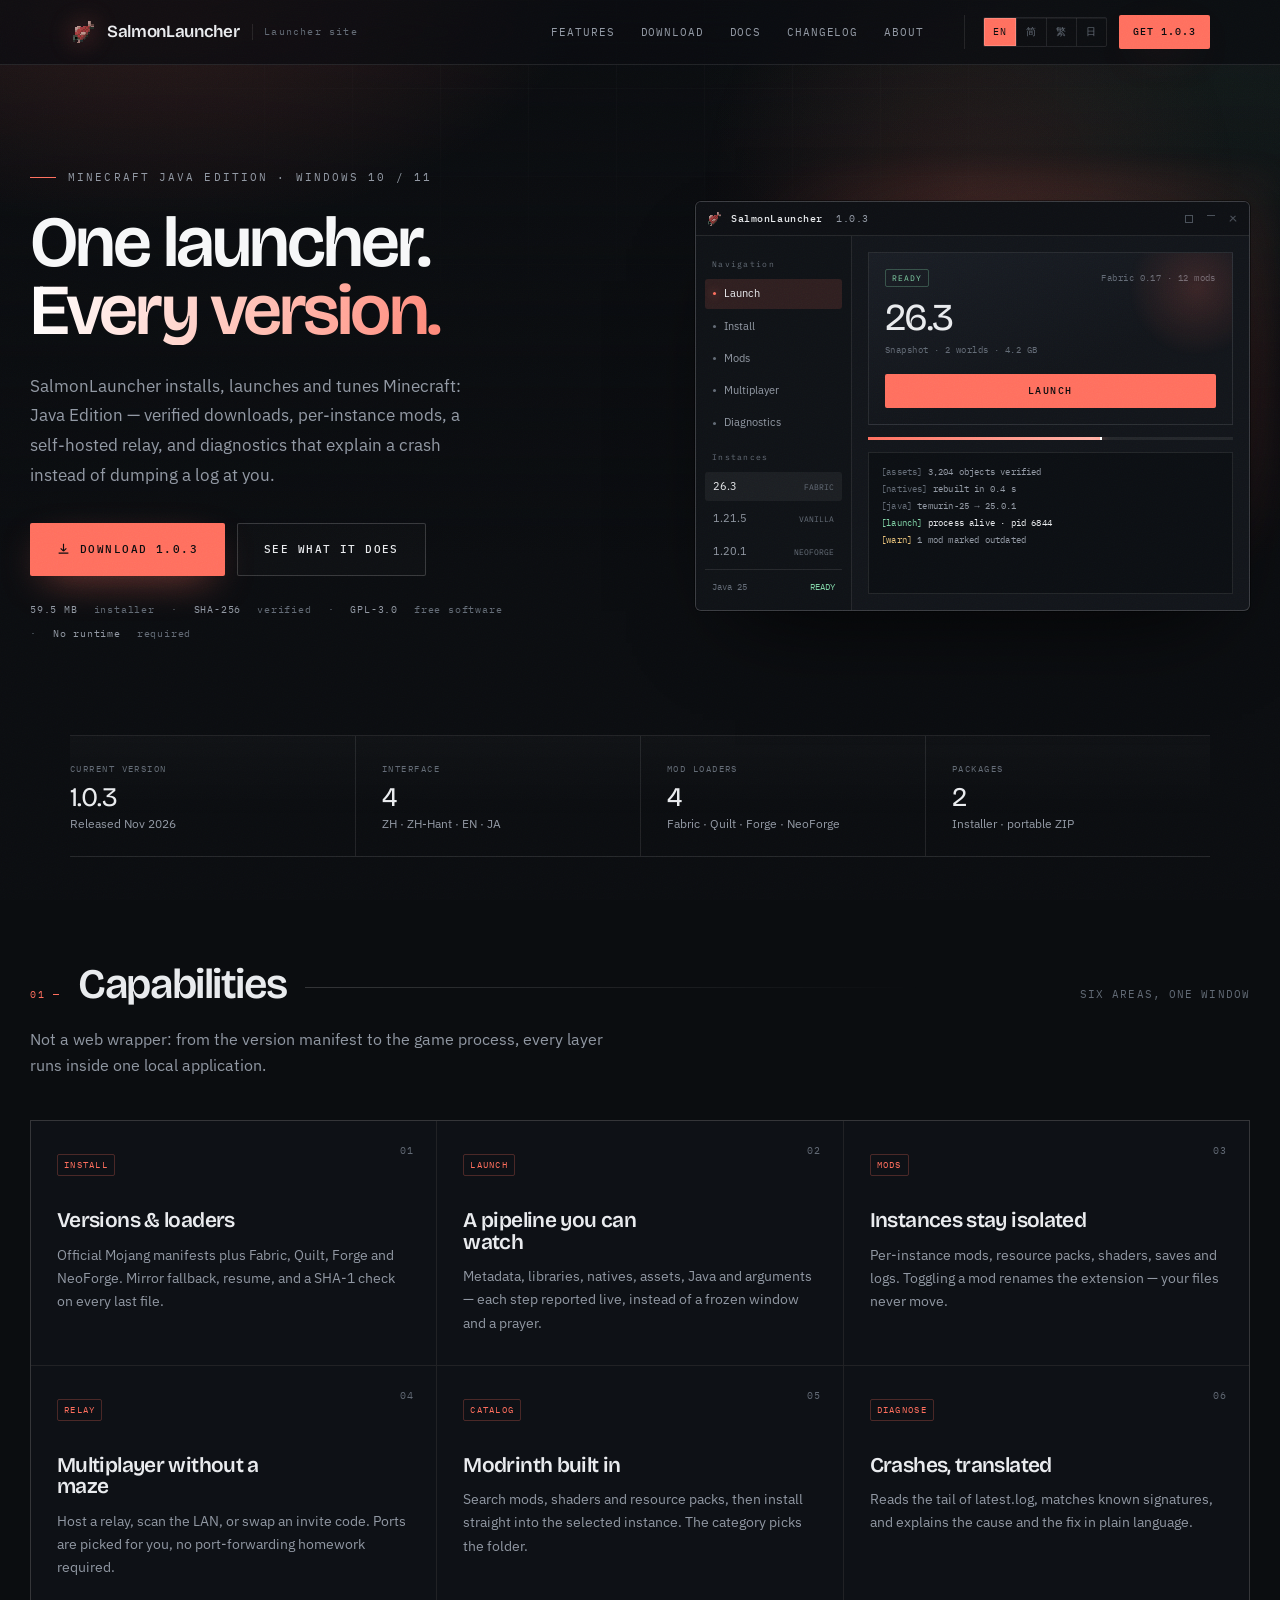
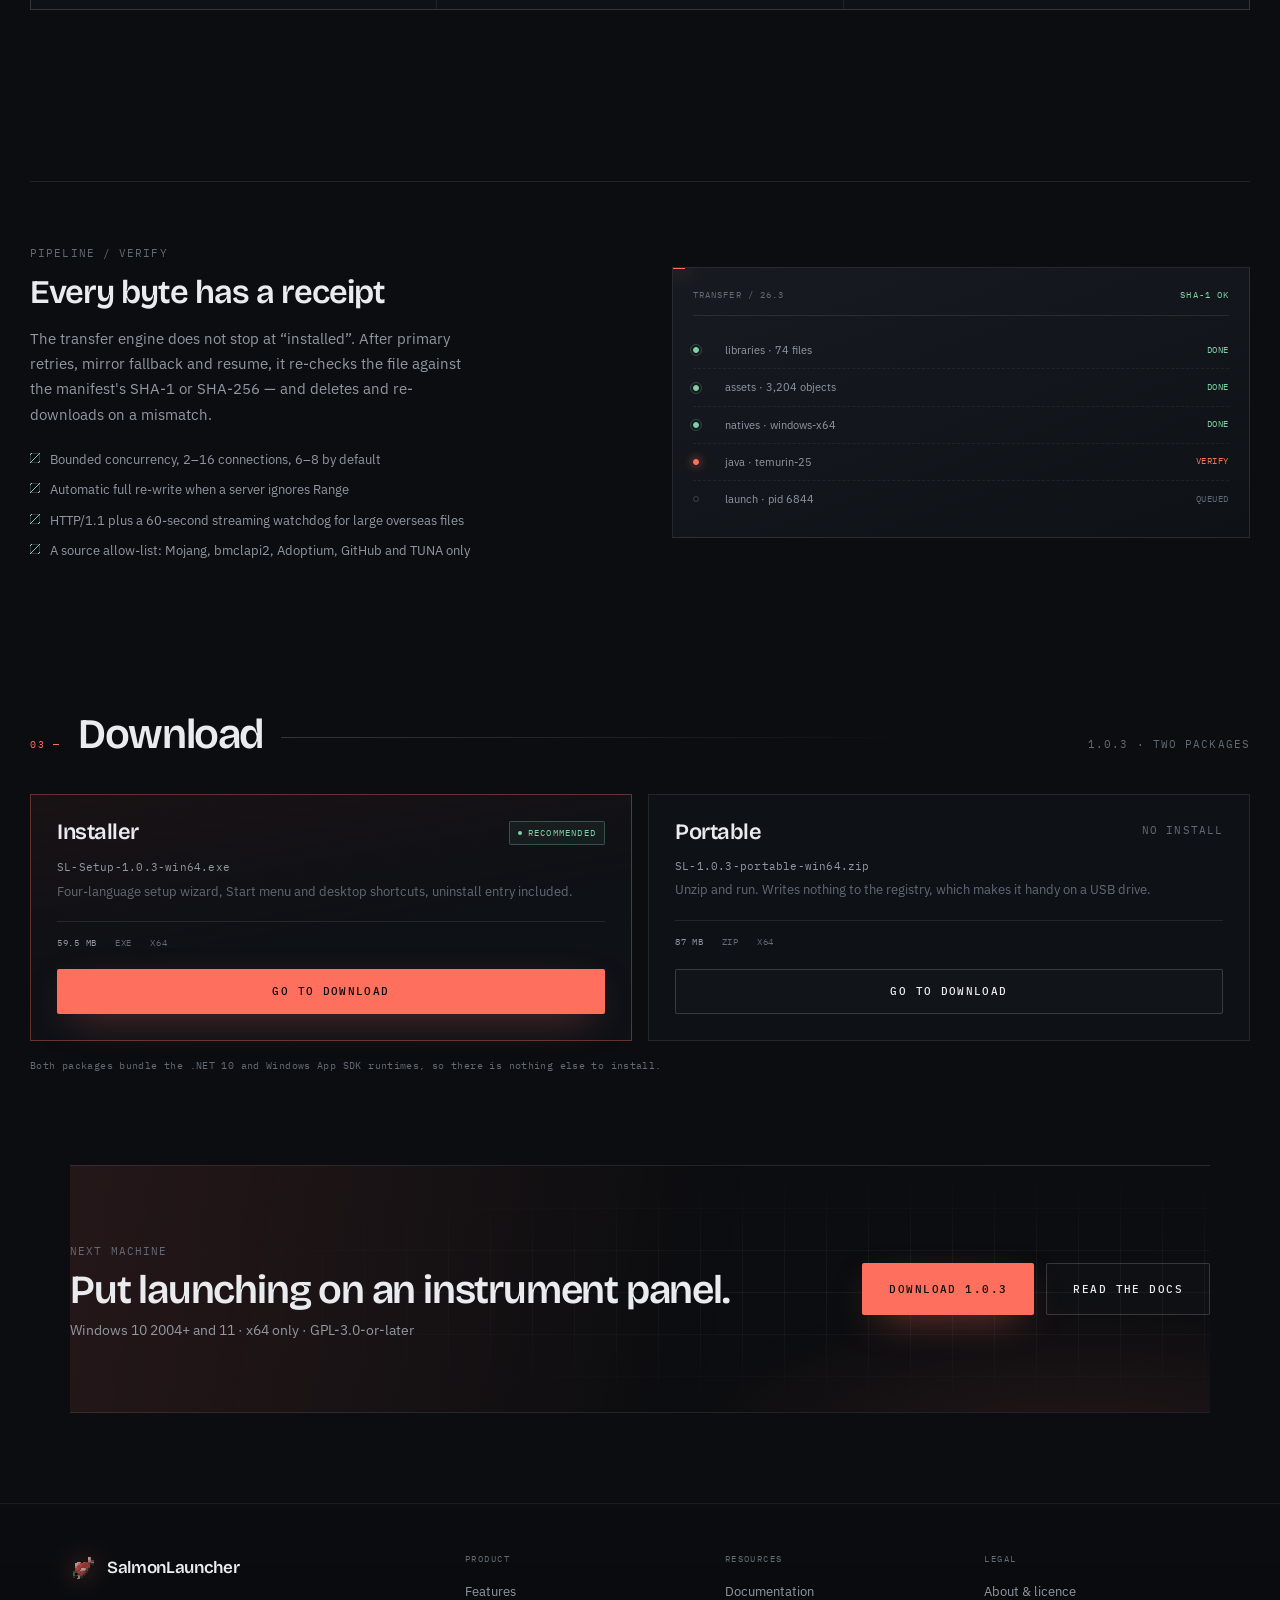
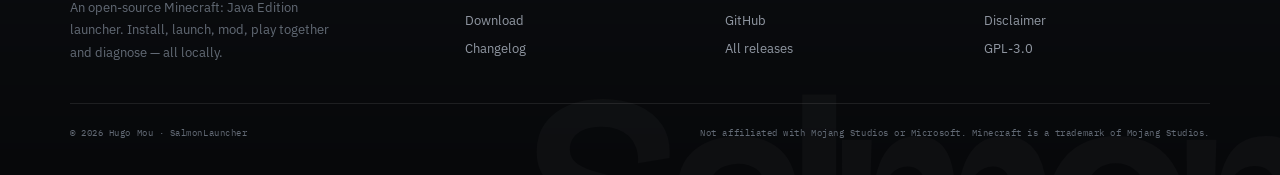
==== commit e5ac93ad: "feat(site): add Traditional Chinese and Japanese locales Extend the switcher to EN / Simplified / Tr" ====
--- a/web/index.html
+++ b/web/index.html
@@ -31,7 +31,9 @@
     <div class="nav-tools">
       <div class="lang" role="group" aria-label="Language">
         <button data-set-lang="en" aria-pressed="true">EN</button>
-        <button data-set-lang="zh" aria-pressed="false">中</button>
+        <button data-set-lang="zh" aria-pressed="false">简</button>
+        <button data-set-lang="zh-hant" aria-pressed="false">繁</button>
+        <button data-set-lang="ja" aria-pressed="false">日</button>
       </div>
       <a class="btn btn-primary btn-sm" href="download.html" data-zh="下载 1.0.3">Get 1.0.3</a>
       <button class="burger" aria-label="Open menu" aria-expanded="false"><span></span></button>
@@ -298,6 +300,7 @@
   </div>
 </footer>
 
+<script src="assets/js/i18n.js"></script>
 <script src="assets/js/site.js"></script>
 </body>
 </html>
--- a/web/assets/css/site.css
+++ b/web/assets/css/site.css
@@ -57,17 +57,22 @@
   --muted: #9198a3;
   --dim: #626a75;
   --salmon: #ff6f5e;
+  --salmon-2: #ff9c8f;
   --salmon-soft: rgba(255, 111, 94, 0.13);
   --green: #7fd1a5;
   --amber: #e8c27a;
-  --display: "Bricolage Grotesque", "Noto Sans SC", "Microsoft YaHei",
-    "PingFang SC", sans-serif;
-  --body: "IBM Plex Sans", "Noto Sans SC", "Microsoft YaHei", "PingFang SC",
-    sans-serif;
-  --mono: "IBM Plex Mono", ui-monospace, "Cascadia Mono", Consolas, monospace;
+  --display: "Bricolage Grotesque", "Noto Sans SC", "Noto Sans TC",
+    "PingFang SC", "PingFang TC", "Microsoft YaHei", "Microsoft JhengHei",
+    "Hiragino Sans", "Yu Gothic UI", "Meiryo", sans-serif;
+  --body: "IBM Plex Sans", "Noto Sans SC", "Noto Sans TC", "PingFang SC",
+    "PingFang TC", "Microsoft YaHei", "Microsoft JhengHei", "Hiragino Sans",
+    "Yu Gothic UI", "Meiryo", sans-serif;
+  --mono: "IBM Plex Mono", ui-monospace, "Cascadia Mono", Consolas,
+    "Microsoft YaHei", "Microsoft JhengHei", "Yu Gothic UI", monospace;
   --r: 2px;
   --pad: clamp(20px, 4vw, 40px);
   --ease: cubic-bezier(0.16, 1, 0.3, 1);
+  --shadow-panel: 0 34px 80px -50px rgba(0, 0, 0, 0.95);
 }
 
 /* ---------- reset ---------- */
@@ -79,6 +84,7 @@
 html {
   scroll-behavior: smooth;
   -webkit-text-size-adjust: 100%;
+  overflow-x: clip;
 }
 body {
   margin: 0;
@@ -2169,6 +2175,373 @@
   }
 }
 
+/* ---------- premium layer ---------- */
+/* scroll progress */
+.scroll-progress {
+  position: fixed;
+  inset: 0 0 auto 0;
+  height: 2px;
+  transform: scaleX(0);
+  transform-origin: 0 50%;
+  background: linear-gradient(
+    90deg,
+    var(--salmon),
+    var(--salmon-2) 55%,
+    var(--green)
+  );
+  z-index: 9999;
+  opacity: 0;
+  pointer-events: none;
+  transition: opacity 0.3s;
+}
+.scroll-progress.on {
+  opacity: 0.92;
+}
+
+/* nav states */
+.nav {
+  transition: background 0.3s, border-color 0.3s, box-shadow 0.3s;
+}
+.nav.scrolled {
+  background: rgba(8, 10, 13, 0.92);
+  border-bottom-color: var(--line-strong);
+  box-shadow: 0 20px 44px -34px rgba(0, 0, 0, 0.95);
+}
+.nav-links a {
+  transition: color 0.2s, background 0.2s;
+}
+.nav-links a[aria-current="page"]::after {
+  background: linear-gradient(90deg, var(--salmon), var(--salmon-2));
+  box-shadow: 0 0 12px rgba(255, 111, 94, 0.45);
+}
+.lang {
+  box-shadow: inset 0 1px 0 rgba(255, 255, 255, 0.05);
+}
+.lang button[aria-pressed="true"] {
+  box-shadow: inset 0 0 0 1px rgba(255, 255, 255, 0.16);
+}
+
+/* display type */
+h1,
+h2 {
+  text-wrap: balance;
+}
+.hero h1 {
+  color: #f6f7f8;
+}
+.hero h1 .line2 {
+  color: var(--salmon-2);
+}
+@supports (-webkit-background-clip: text) or (background-clip: text) {
+  .hero h1 .line2 {
+    background-image: linear-gradient(
+      96deg,
+      #ffffff 0%,
+      #ffc0b5 38%,
+      var(--salmon) 82%
+    );
+    -webkit-background-clip: text;
+    background-clip: text;
+    color: transparent;
+    -webkit-text-fill-color: transparent;
+  }
+  .phead h1 {
+    background-image: linear-gradient(180deg, #ffffff, #b9bfc9);
+    -webkit-background-clip: text;
+    background-clip: text;
+    -webkit-text-fill-color: transparent;
+  }
+}
+.phead h1 {
+  color: #f4f5f7;
+}
+
+/* button sheen */
+.btn-primary {
+  position: relative;
+  overflow: hidden;
+}
+.btn-primary::after {
+  content: "";
+  position: absolute;
+  top: -10%;
+  bottom: -10%;
+  left: -70%;
+  width: 45%;
+  background: linear-gradient(
+    100deg,
+    transparent,
+    rgba(255, 255, 255, 0.38),
+    transparent
+  );
+  transform: skewX(-18deg);
+  transition: left 0.6s var(--ease);
+  pointer-events: none;
+}
+.btn-primary:hover::after {
+  left: 130%;
+}
+.btn-ghost {
+  background: rgba(255, 255, 255, 0.015);
+}
+.btn-ghost:hover {
+  background: rgba(255, 111, 94, 0.06);
+}
+
+/* hairline gradient */
+.hr,
+.sec-line {
+  background: linear-gradient(90deg, var(--line-strong), transparent 82%);
+}
+
+/* hero: ambient + mock tilt */
+.hero {
+  position: relative;
+}
+.hero::before {
+  content: "";
+  position: absolute;
+  inset: -10% 0 auto auto;
+  width: 46%;
+  height: 72%;
+  background: radial-gradient(
+    ellipse at 50% 40%,
+    rgba(255, 111, 94, 0.09),
+    transparent 68%
+  );
+  pointer-events: none;
+  z-index: -1;
+}
+.mock-stage {
+  perspective: 1400px;
+}
+.mock {
+  transform: rotateX(var(--rx, 0deg)) rotateY(var(--ry, 0deg));
+  transition: transform 0.2s var(--ease), box-shadow 0.35s var(--ease);
+  will-change: transform;
+}
+.mock-stage:hover .mock {
+  box-shadow: 0 58px 110px -46px rgba(0, 0, 0, 0.95),
+    0 0 0 1px rgba(255, 111, 94, 0.16);
+}
+
+/* fact strip */
+.facts {
+  background: linear-gradient(
+    180deg,
+    rgba(255, 255, 255, 0.022),
+    transparent 70%
+  );
+}
+.fact {
+  transition: background 0.3s;
+}
+.fact:hover {
+  background: rgba(255, 255, 255, 0.025);
+}
+.fact dd {
+  transition: color 0.3s;
+}
+.fact:hover dd {
+  color: #ffffff;
+}
+
+/* pointer spotlight surfaces */
+.card,
+.dl-card,
+.req,
+.stat,
+.viz,
+.legal {
+  position: relative;
+}
+.card::before,
+.dl-card::before,
+.req::before,
+.stat::before,
+.viz::after,
+.legal::before {
+  content: "";
+  position: absolute;
+  inset: 0;
+  background: radial-gradient(
+    340px circle at var(--mx, 50%) var(--my, -20%),
+    rgba(255, 111, 94, 0.1),
+    transparent 64%
+  );
+  opacity: 0;
+  transition: opacity 0.35s var(--ease);
+  pointer-events: none;
+}
+.card:hover::before,
+.dl-card:hover::before,
+.req:hover::before,
+.stat:hover::before,
+.viz:hover::after,
+.legal:hover::before {
+  opacity: 1;
+}
+.card:hover {
+  background: var(--panel-2);
+}
+.card h3 {
+  transition: color 0.25s;
+}
+.card:hover h3 {
+  color: #ffffff;
+}
+.dl-card:hover {
+  border-color: rgba(255, 111, 94, 0.42);
+  box-shadow: var(--shadow-panel);
+}
+.dl-card {
+  transition: border-color 0.25s, box-shadow 0.3s;
+}
+.stat:hover b {
+  color: var(--salmon-2);
+}
+
+/* CTA band */
+.cta-band {
+  position: relative;
+  overflow: hidden;
+  background: linear-gradient(
+    100deg,
+    rgba(255, 111, 94, 0.11),
+    transparent 58%
+  ),
+    radial-gradient(
+      620px 240px at 88% 118%,
+      rgba(255, 111, 94, 0.1),
+      transparent 70%
+    );
+}
+.cta-band::before {
+  content: "";
+  position: absolute;
+  inset: 0;
+  background-image: linear-gradient(
+      rgba(255, 255, 255, 0.055) 1px,
+      transparent 1px
+    ),
+    linear-gradient(90deg, rgba(255, 255, 255, 0.055) 1px, transparent 1px);
+  background-size: 42px 42px;
+  mask-image: radial-gradient(ellipse at 76% 50%, #000, transparent 72%);
+  -webkit-mask-image: radial-gradient(
+    ellipse at 76% 50%,
+    #000,
+    transparent 72%
+  );
+  pointer-events: none;
+  z-index: 0;
+}
+.cta-band > * {
+  position: relative;
+  z-index: 1;
+}
+
+/* docs nav marker */
+.doc-nav a {
+  position: relative;
+}
+.doc-nav a::before {
+  content: "";
+  position: absolute;
+  left: -17px;
+  top: 50%;
+  width: 1px;
+  height: 0;
+  background: var(--salmon);
+  transition: height 0.25s var(--ease);
+}
+.doc-nav a:hover::before,
+.doc-nav a.on::before {
+  height: 62%;
+  transform: translateY(-50%);
+}
+
+/* footer watermark */
+.footer {
+  overflow: hidden;
+}
+.footer::before {
+  content: "Salmon";
+  position: absolute;
+  right: -2%;
+  bottom: -0.46em;
+  font-family: var(--display);
+  font-weight: 600;
+  font-size: clamp(120px, 21vw, 300px);
+  line-height: 0.8;
+  letter-spacing: -0.06em;
+  color: rgba(255, 255, 255, 0.028);
+  pointer-events: none;
+  user-select: none;
+}
+.foot-grid,
+.foot-base {
+  position: relative;
+  z-index: 1;
+}
+
+/* CJK / Japanese typographic tuning */
+html[data-lang="zh"] h1,
+html[data-lang="zh"] h2,
+html[data-lang="zh"] h3,
+html[data-lang="zh-hant"] h1,
+html[data-lang="zh-hant"] h2,
+html[data-lang="zh-hant"] h3,
+html[data-lang="ja"] h1,
+html[data-lang="ja"] h2,
+html[data-lang="ja"] h3 {
+  letter-spacing: -0.01em;
+}
+html[data-lang="zh"] .hero h1,
+html[data-lang="zh-hant"] .hero h1,
+html[data-lang="ja"] .hero h1 {
+  line-height: 1.06;
+}
+html[data-lang="ja"] .hero h1 {
+  font-size: clamp(36px, 4.6vw, 66px);
+  letter-spacing: -0.015em;
+}
+html[data-lang="zh-hant"] .hero h1 {
+  font-size: clamp(40px, 5.1vw, 74px);
+}
+html[data-lang="zh"] body,
+html[data-lang="zh-hant"] body,
+html[data-lang="ja"] body {
+  line-height: 1.75;
+}
+html[data-lang="zh"] .lede,
+html[data-lang="zh-hant"] .lede,
+html[data-lang="ja"] .lede,
+html[data-lang="zh"] .card p,
+html[data-lang="zh-hant"] .card p,
+html[data-lang="ja"] .card p,
+html[data-lang="zh"] .doc-body p,
+html[data-lang="zh-hant"] .doc-body p,
+html[data-lang="ja"] .doc-body p {
+  line-height: 1.9;
+}
+
+/* compact nav for four language buttons */
+@media (max-width: 700px) {
+  .nav-tools > .btn {
+    display: none;
+  }
+  .lang button {
+    padding: 6px 7px;
+    font-size: 9.5px;
+    letter-spacing: 0.06em;
+  }
+}
+@media (max-width: 900px) {
+  .doc-nav a::before {
+    display: none;
+  }
+}
+
 /* ---------- reduced motion ---------- */
 @media (prefers-reduced-motion: reduce) {
   html {
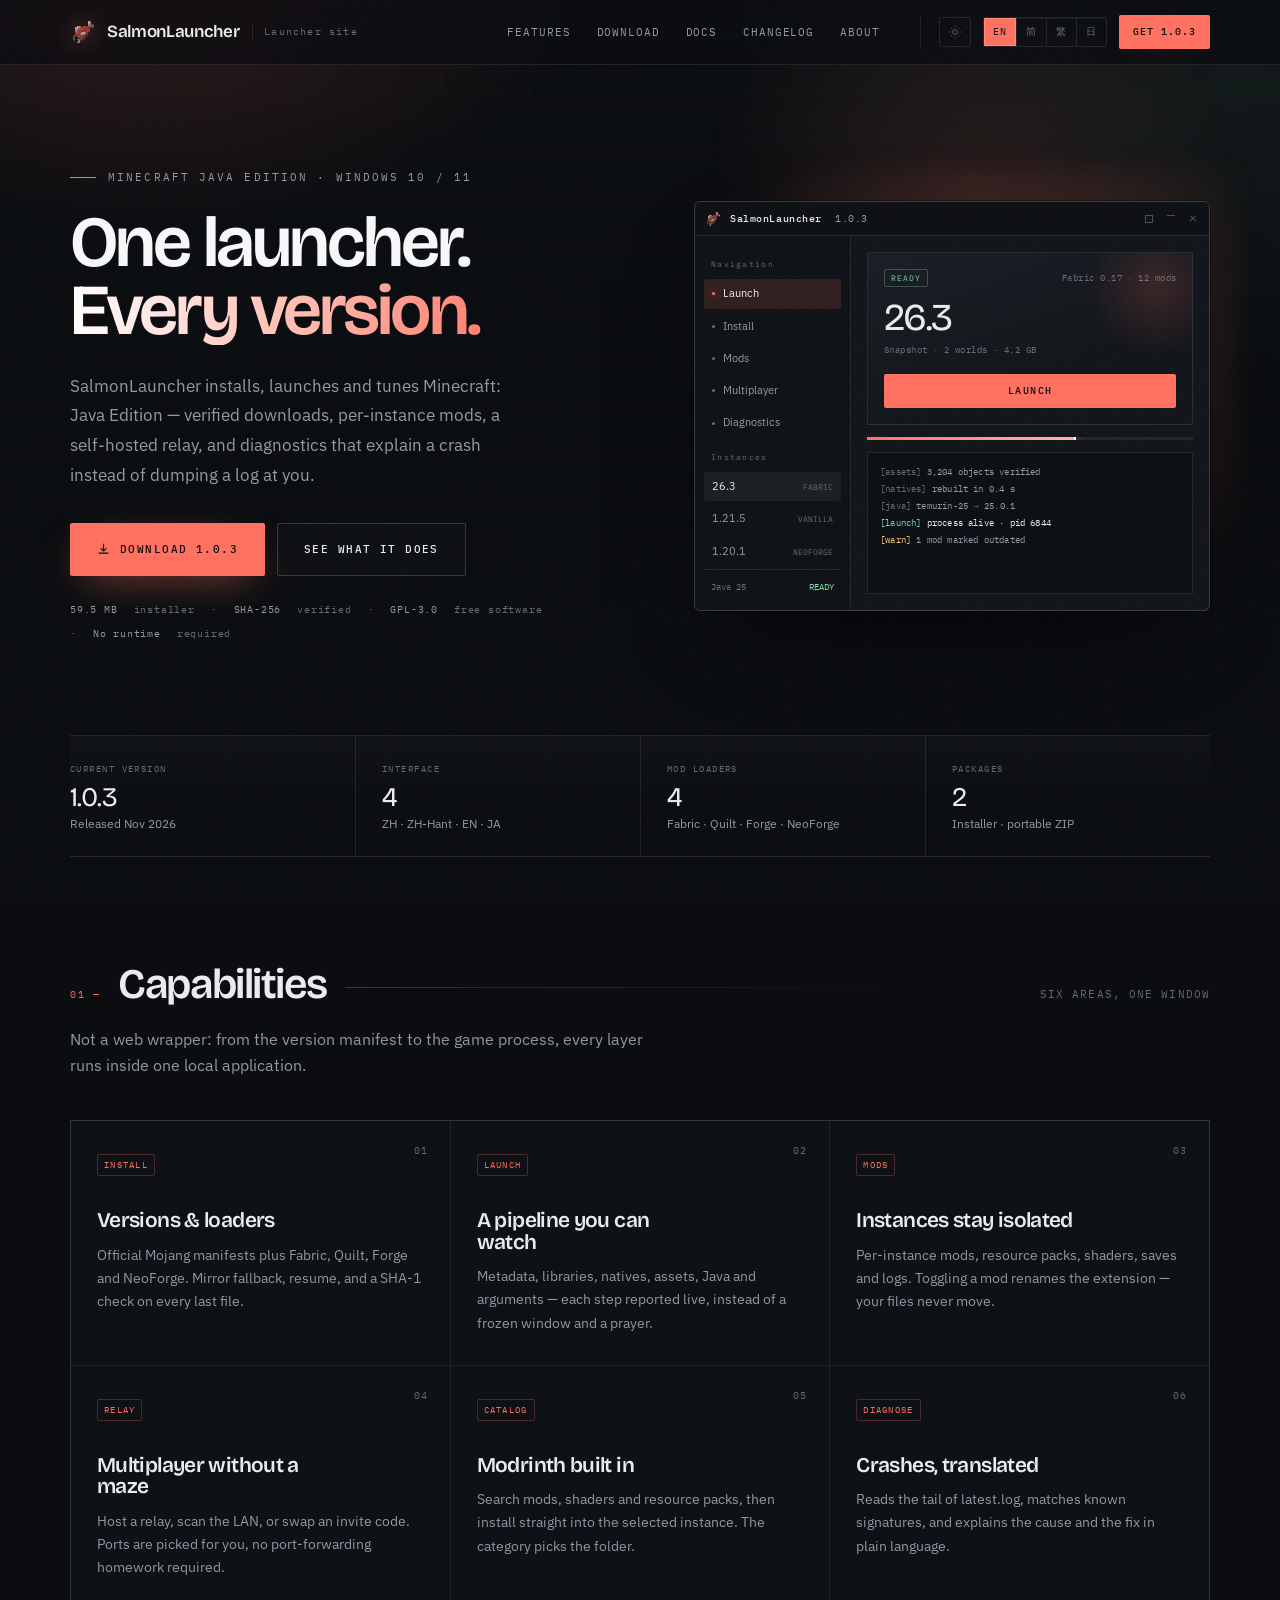
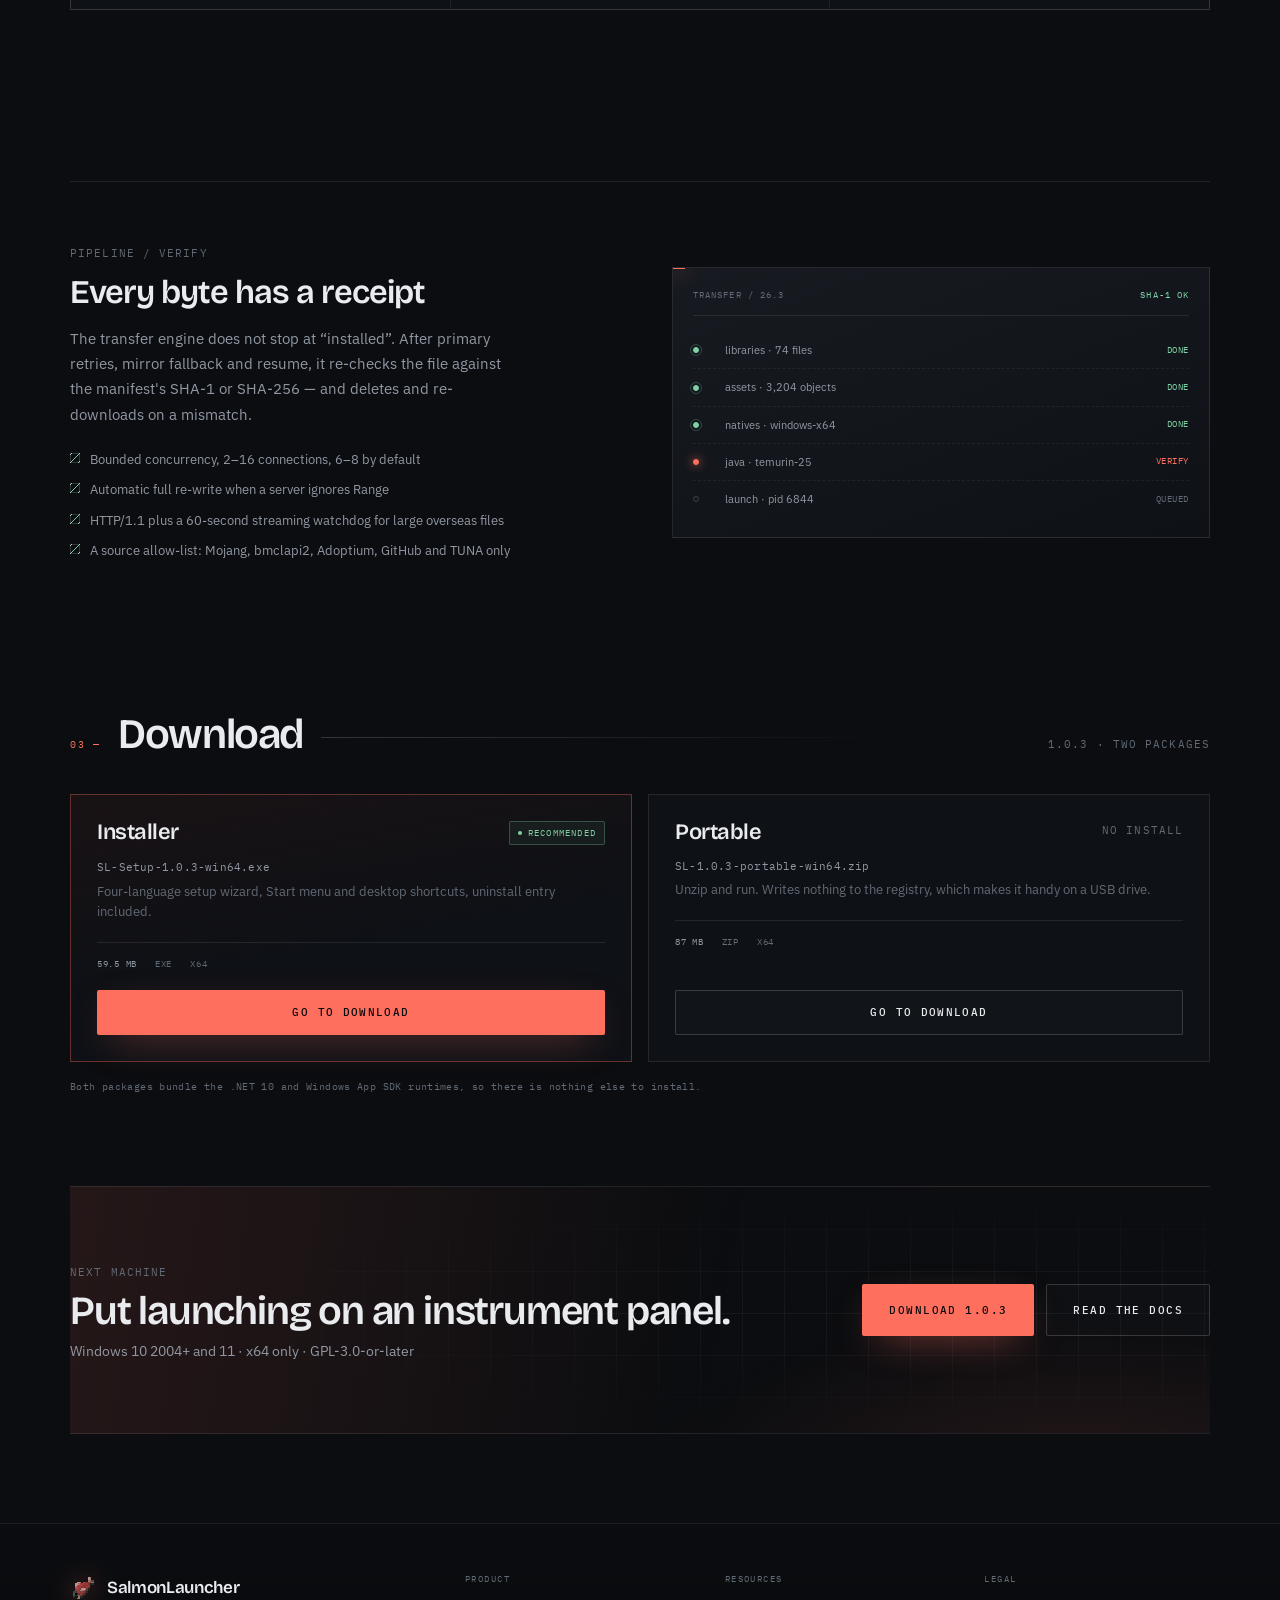
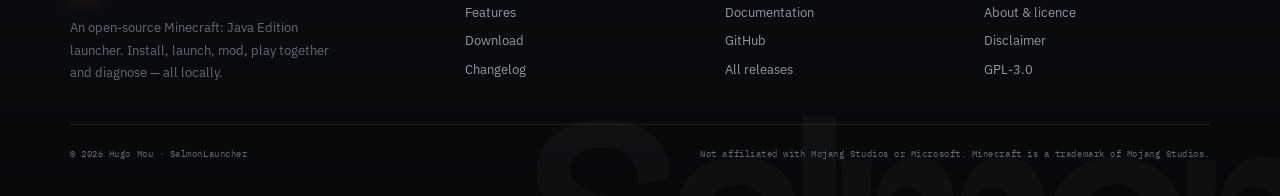
==== commit d5fc41b4: "feat(site): add light theme and a dark-mode toggle Introduce a warm paper light palette, a sun/moon " ====
--- a/web/index.html
+++ b/web/index.html
@@ -7,7 +7,8 @@
 <meta name="description" data-zh-content="SalmonLauncher 是一款面向 Windows 的 Minecraft Java 版启动器：版本安装、启动流水线、实例与模组、自建联机中继、Modrinth 内容、崩溃诊断，四语言与明暗主题。" content="SalmonLauncher is a Minecraft: Java Edition launcher for Windows: version installs, a transparent launch pipeline, per-instance mods, a self-hosted relay, Modrinth content and crash diagnostics.">
 <meta name="theme-color" content="#0B0D10">
 <link rel="icon" href="assets/img/favicon.ico">
-<link rel="stylesheet" href="assets/css/site.css">
+<script>try{if(localStorage.getItem("sl-theme")==="light")document.documentElement.dataset.theme="light"}catch(e){}</script>
+<link rel="stylesheet" href="assets/css/site.css?v=20261103">
 <link rel="canonical" href="https://sl.hugomou.com/">
 </head>
 <body>
@@ -29,6 +30,11 @@
       <a href="about.html" data-zh="关于">About</a>
     </nav>
     <div class="nav-tools">
+      <button class="theme-toggle" type="button" data-theme-toggle aria-pressed="false">
+        <span class="sr-only" data-zh="切换主题">Toggle theme</span>
+        <svg class="ico-sun" viewBox="0 0 24 24" fill="none" aria-hidden="true"><circle cx="12" cy="12" r="4" stroke="currentColor" stroke-width="1.4"/><path d="M12 2v2M12 20v2M2 12h2M20 12h2M4.9 4.9l1.4 1.4M17.7 17.7l1.4 1.4M19.1 4.9l-1.4 1.4M6.3 17.7l-1.4 1.4" stroke="currentColor" stroke-width="1.4"/></svg>
+        <svg class="ico-moon" viewBox="0 0 24 24" fill="none" aria-hidden="true"><path d="M20.5 14.2A8.5 8.5 0 0 1 9.8 3.5a8.5 8.5 0 1 0 10.7 10.7Z" stroke="currentColor" stroke-width="1.4"/></svg>
+      </button>
       <div class="lang" role="group" aria-label="Language">
         <button data-set-lang="en" aria-pressed="true">EN</button>
         <button data-set-lang="zh" aria-pressed="false">简</button>
@@ -300,7 +306,7 @@
   </div>
 </footer>
 
-<script src="assets/js/i18n.js"></script>
-<script src="assets/js/site.js"></script>
+<script src="assets/js/i18n.js?v=20261103"></script>
+<script src="assets/js/site.js?v=20261103"></script>
 </body>
 </html>
--- a/web/assets/css/site.css
+++ b/web/assets/css/site.css
@@ -478,7 +478,7 @@
 
 /* ---------- hero ---------- */
 .hero {
-  padding: clamp(56px, 9vw, 104px) 0 clamp(46px, 6vw, 76px);
+  padding-block: clamp(56px, 9vw, 104px) clamp(46px, 6vw, 76px);
   display: grid;
   grid-template-columns: 1.04fr 0.96fr;
   gap: clamp(36px, 5vw, 72px);
@@ -891,7 +891,7 @@
 
 /* ---------- section ---------- */
 .sec {
-  padding: clamp(56px, 7vw, 92px) 0 0;
+  padding-block: clamp(56px, 7vw, 92px) 0;
 }
 .sec-head {
   display: flex;
@@ -1341,7 +1341,7 @@
 
 /* ---------- page header ---------- */
 .phead {
-  padding: clamp(52px, 7vw, 86px) 0 clamp(30px, 4vw, 48px);
+  padding-block: clamp(52px, 7vw, 86px) clamp(30px, 4vw, 48px);
   display: grid;
   grid-template-columns: 1fr auto;
   gap: 30px;
@@ -2542,6 +2542,215 @@
   }
 }
 
+/* ---------- theme toggle ---------- */
+.sr-only {
+  position: absolute;
+  width: 1px;
+  height: 1px;
+  padding: 0;
+  margin: -1px;
+  overflow: hidden;
+  clip: rect(0 0 0 0);
+  white-space: nowrap;
+  border: 0;
+}
+.theme-toggle {
+  display: inline-flex;
+  align-items: center;
+  justify-content: center;
+  width: 32px;
+  height: 30px;
+  flex-shrink: 0;
+  border: 1px solid var(--line);
+  border-radius: var(--r);
+  color: var(--dim);
+  transition: color 0.2s, border-color 0.2s, background 0.2s;
+}
+.theme-toggle:hover {
+  color: var(--salmon);
+  border-color: var(--salmon);
+  background: var(--salmon-soft);
+}
+.theme-toggle svg {
+  width: 14px;
+  height: 14px;
+}
+.theme-toggle .ico-moon {
+  display: none;
+}
+html[data-theme="dark"] {
+  color-scheme: dark;
+}
+html[data-theme="light"] {
+  color-scheme: light;
+}
+html[data-theme="light"] .theme-toggle .ico-sun {
+  display: none;
+}
+html[data-theme="light"] .theme-toggle .ico-moon {
+  display: block;
+}
+
+/* ---------- light theme ---------- */
+html[data-theme="light"] {
+  --ink: #f7f5f1;
+  --ink-2: #f0ede7;
+  --panel: #ffffff;
+  --panel-2: #fbf9f5;
+  --panel-3: #f1eee7;
+  --line: rgba(18, 22, 28, 0.1);
+  --line-strong: rgba(18, 22, 28, 0.22);
+  --text: #15171b;
+  --muted: #555c66;
+  --dim: #767d87;
+  --salmon: #c9412b;
+  --salmon-2: #b2371f;
+  --salmon-soft: rgba(201, 65, 43, 0.1);
+  --green: #1f7a54;
+  --amber: #96690f;
+  --shadow-panel: 0 30px 70px -50px rgba(20, 25, 35, 0.35);
+}
+html[data-theme="light"] body::after {
+  opacity: 0.34;
+}
+html[data-theme="light"] .bg-glow {
+  background: radial-gradient(
+      720px 460px at 12% -6%,
+      rgba(201, 65, 43, 0.1),
+      transparent 62%
+    ),
+    radial-gradient(
+      900px 520px at 96% 8%,
+      rgba(31, 122, 84, 0.05),
+      transparent 60%
+    ),
+    linear-gradient(180deg, transparent 0%, var(--ink) 62%);
+}
+html[data-theme="light"] .nav {
+  background: rgba(247, 245, 241, 0.82);
+}
+html[data-theme="light"] .nav.scrolled {
+  background: rgba(247, 245, 241, 0.94);
+  box-shadow: 0 20px 44px -34px rgba(20, 25, 35, 0.4);
+}
+html[data-theme="light"] .nav-links a:hover {
+  background: rgba(18, 22, 28, 0.05);
+}
+html[data-theme="light"] .brand img {
+  filter: drop-shadow(0 0 10px rgba(201, 65, 43, 0.22));
+}
+html[data-theme="light"] .lang {
+  box-shadow: inset 0 1px 0 rgba(18, 22, 28, 0.04);
+}
+html[data-theme="light"] .lang button[aria-pressed="true"] {
+  box-shadow: inset 0 0 0 1px rgba(255, 255, 255, 0.35);
+}
+html[data-theme="light"] .btn-primary {
+  color: #ffffff;
+}
+html[data-theme="light"] .btn-primary:hover {
+  background: #b2371f;
+}
+html[data-theme="light"] .btn-ghost {
+  background: rgba(18, 22, 28, 0.02);
+}
+html[data-theme="light"] .hero h1 {
+  color: #15171b;
+}
+html[data-theme="light"] .phead h1 {
+  color: #15171b;
+}
+@supports (-webkit-background-clip: text) or (background-clip: text) {
+  html[data-theme="light"] .hero h1 .line2 {
+    background-image: linear-gradient(
+      96deg,
+      #1a1c21 0%,
+      #8a2716 45%,
+      #c9412b 82%
+    );
+  }
+  html[data-theme="light"] .phead h1 {
+    background-image: linear-gradient(180deg, #101216, #5a6068);
+  }
+}
+html[data-theme="light"] .facts {
+  background: linear-gradient(
+    180deg,
+    rgba(18, 22, 28, 0.025),
+    transparent 70%
+  );
+}
+html[data-theme="light"] .fact:hover {
+  background: rgba(18, 22, 28, 0.03);
+}
+html[data-theme="light"] .fact:hover dd,
+html[data-theme="light"] .card:hover h3 {
+  color: #0b0d10;
+}
+html[data-theme="light"] .cta-band::before {
+  background-image: linear-gradient(
+      rgba(18, 22, 28, 0.06) 1px,
+      transparent 1px
+    ),
+    linear-gradient(90deg, rgba(18, 22, 28, 0.06) 1px, transparent 1px);
+}
+html[data-theme="light"] .footer {
+  background: linear-gradient(180deg, transparent, rgba(20, 25, 35, 0.06));
+}
+html[data-theme="light"] .footer::before {
+  color: rgba(18, 22, 28, 0.045);
+}
+html[data-theme="light"] .legal {
+  background: rgba(18, 22, 28, 0.025);
+}
+html[data-theme="light"] .note.plain {
+  background: rgba(18, 22, 28, 0.03);
+}
+html[data-theme="light"] .note.green {
+  background: rgba(31, 122, 84, 0.07);
+}
+html[data-theme="light"] .pipe-row,
+html[data-theme="light"] .modrow {
+  border-bottom-color: rgba(18, 22, 28, 0.08);
+}
+html[data-theme="light"] .pipe-row.done .pipe-dot::after {
+  border-color: rgba(31, 122, 84, 0.3);
+}
+html[data-theme="light"] .switch.on {
+  border-color: rgba(31, 122, 84, 0.5);
+  background: rgba(31, 122, 84, 0.12);
+}
+html[data-theme="light"] .diag-box {
+  border-color: rgba(201, 65, 43, 0.28);
+  background: rgba(201, 65, 43, 0.06);
+}
+
+/* keep the launcher mock and code panels dark in light mode */
+html[data-theme="light"] .mock,
+html[data-theme="light"] .code {
+  --ink: #0b0d10;
+  --ink-2: #0e1116;
+  --panel: #12151a;
+  --panel-2: #171b21;
+  --panel-3: #1c2129;
+  --line: rgba(255, 255, 255, 0.09);
+  --line-strong: rgba(255, 255, 255, 0.17);
+  --text: #e9ebee;
+  --muted: #9198a3;
+  --dim: #626a75;
+  --salmon: #ff6f5e;
+  --salmon-soft: rgba(255, 111, 94, 0.13);
+  --green: #7fd1a5;
+  --amber: #e8c27a;
+}
+html[data-theme="light"] .mock {
+  box-shadow: 0 34px 70px -38px rgba(20, 25, 35, 0.38),
+    0 0 0 1px rgba(20, 25, 35, 0.08);
+}
+html[data-theme="light"] .code .copy-inline {
+  color: #8b93a0;
+}
+
 /* ---------- reduced motion ---------- */
 @media (prefers-reduced-motion: reduce) {
   html {
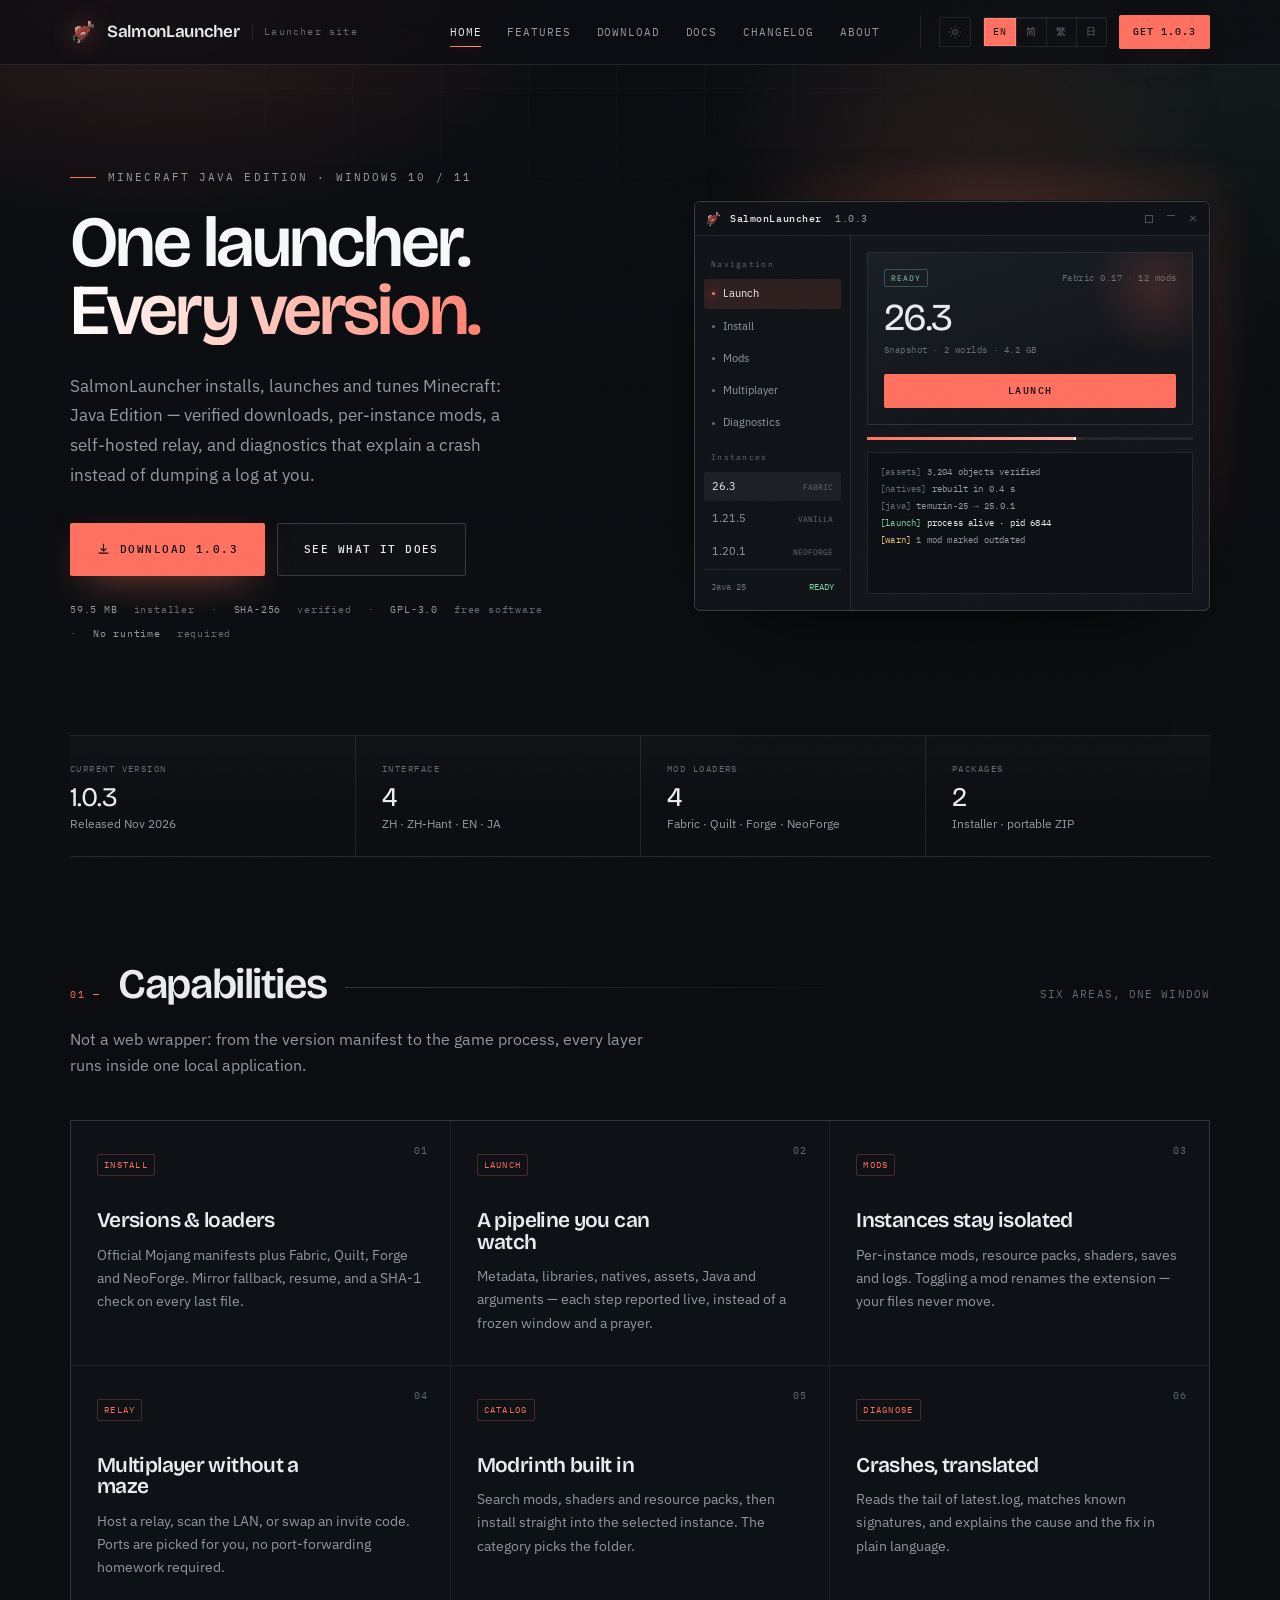
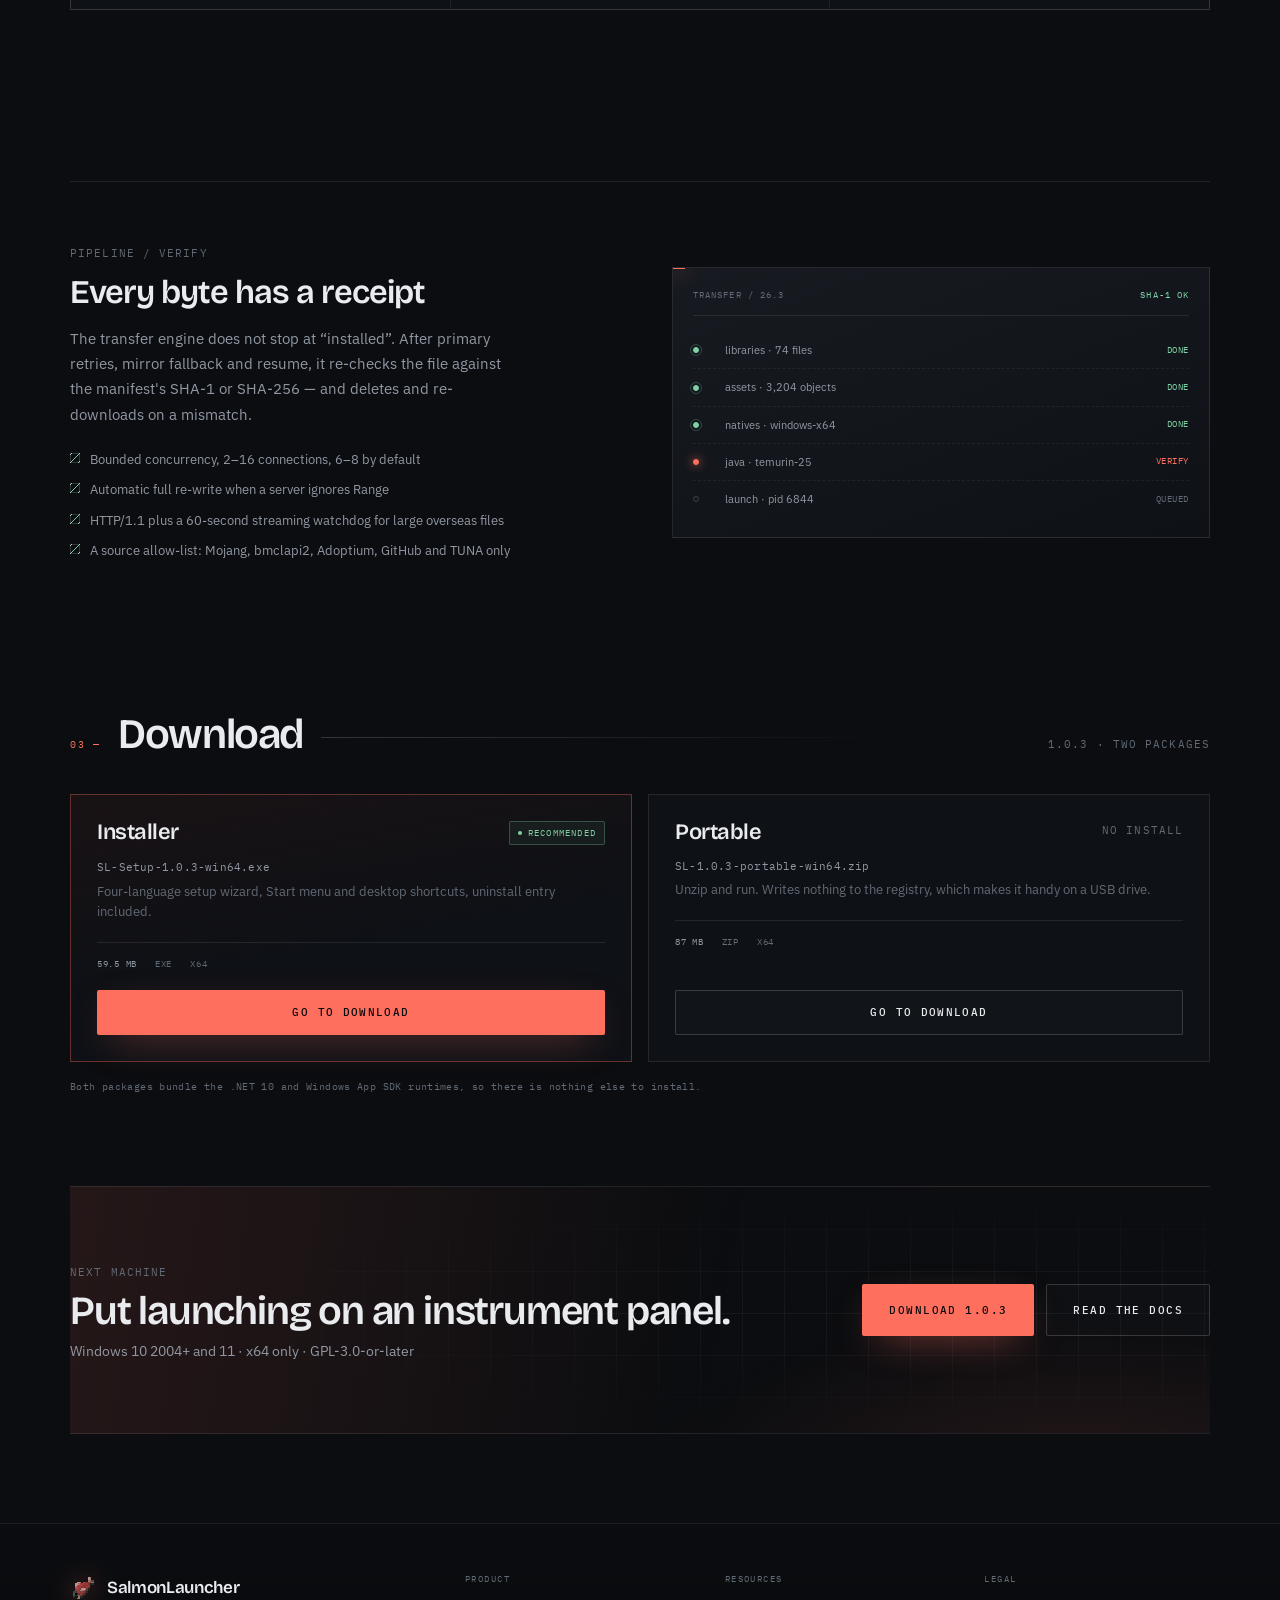
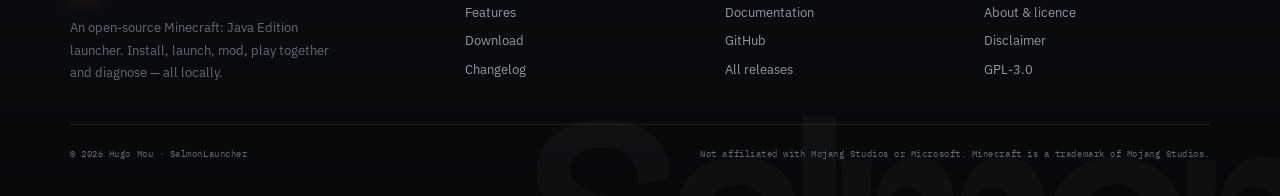
==== commit 2e64a217: "Add a Home tab to the site navigation Put Home first in the primary nav and mobile menu on every pag" ====
--- a/web/index.html
+++ b/web/index.html
@@ -8,7 +8,7 @@
 <meta name="theme-color" content="#0B0D10">
 <link rel="icon" href="assets/img/favicon.ico">
 <script>try{if(localStorage.getItem("sl-theme")==="light")document.documentElement.dataset.theme="light"}catch(e){}</script>
-<link rel="stylesheet" href="assets/css/site.css?v=20261103">
+<link rel="stylesheet" href="assets/css/site.css?v=20261104">
 <link rel="canonical" href="https://sl.hugomou.com/">
 </head>
 <body>
@@ -23,6 +23,7 @@
       <span class="brand-slash" data-zh="启动器官网">Launcher site</span>
     </a>
     <nav class="nav-links" aria-label="Primary">
+      <a href="index.html" aria-current="page" data-zh="首页">Home</a>
       <a href="features.html" data-zh="功能">Features</a>
       <a href="download.html" data-zh="下载">Download</a>
       <a href="docs.html" data-zh="文档">Docs</a>
@@ -46,6 +47,7 @@
     </div>
   </div>
   <div class="mobile-menu">
+    <a href="index.html" data-zh="首页">Home</a>
     <a href="features.html" data-zh="功能">Features</a>
     <a href="download.html" data-zh="下载">Download</a>
     <a href="docs.html" data-zh="文档">Docs</a>
@@ -306,7 +308,7 @@
   </div>
 </footer>
 
-<script src="assets/js/i18n.js?v=20261103"></script>
-<script src="assets/js/site.js?v=20261103"></script>
+<script src="assets/js/i18n.js?v=20261104"></script>
+<script src="assets/js/site.js?v=20261104"></script>
 </body>
 </html>
--- a/web/assets/css/site.css
+++ b/web/assets/css/site.css
@@ -2015,7 +2015,32 @@
 }
 
 /* ---------- responsive ---------- */
+/* six nav items: tighten spacing, collapse to burger earlier */
+@media (max-width: 1140px) {
+  .nav-in {
+    gap: 18px;
+  }
+  .nav-links a {
+    padding: 8px;
+  }
+  .nav-tools {
+    gap: 10px;
+    padding-left: 12px;
+  }
+  .lang button {
+    padding: 6px 7px;
+  }
+}
 @media (max-width: 1080px) {
+  .nav-links {
+    display: none;
+  }
+  .burger {
+    display: flex;
+  }
+  .nav-tools {
+    margin-left: auto;
+  }
   .hero {
     grid-template-columns: 1fr;
     gap: 44px;
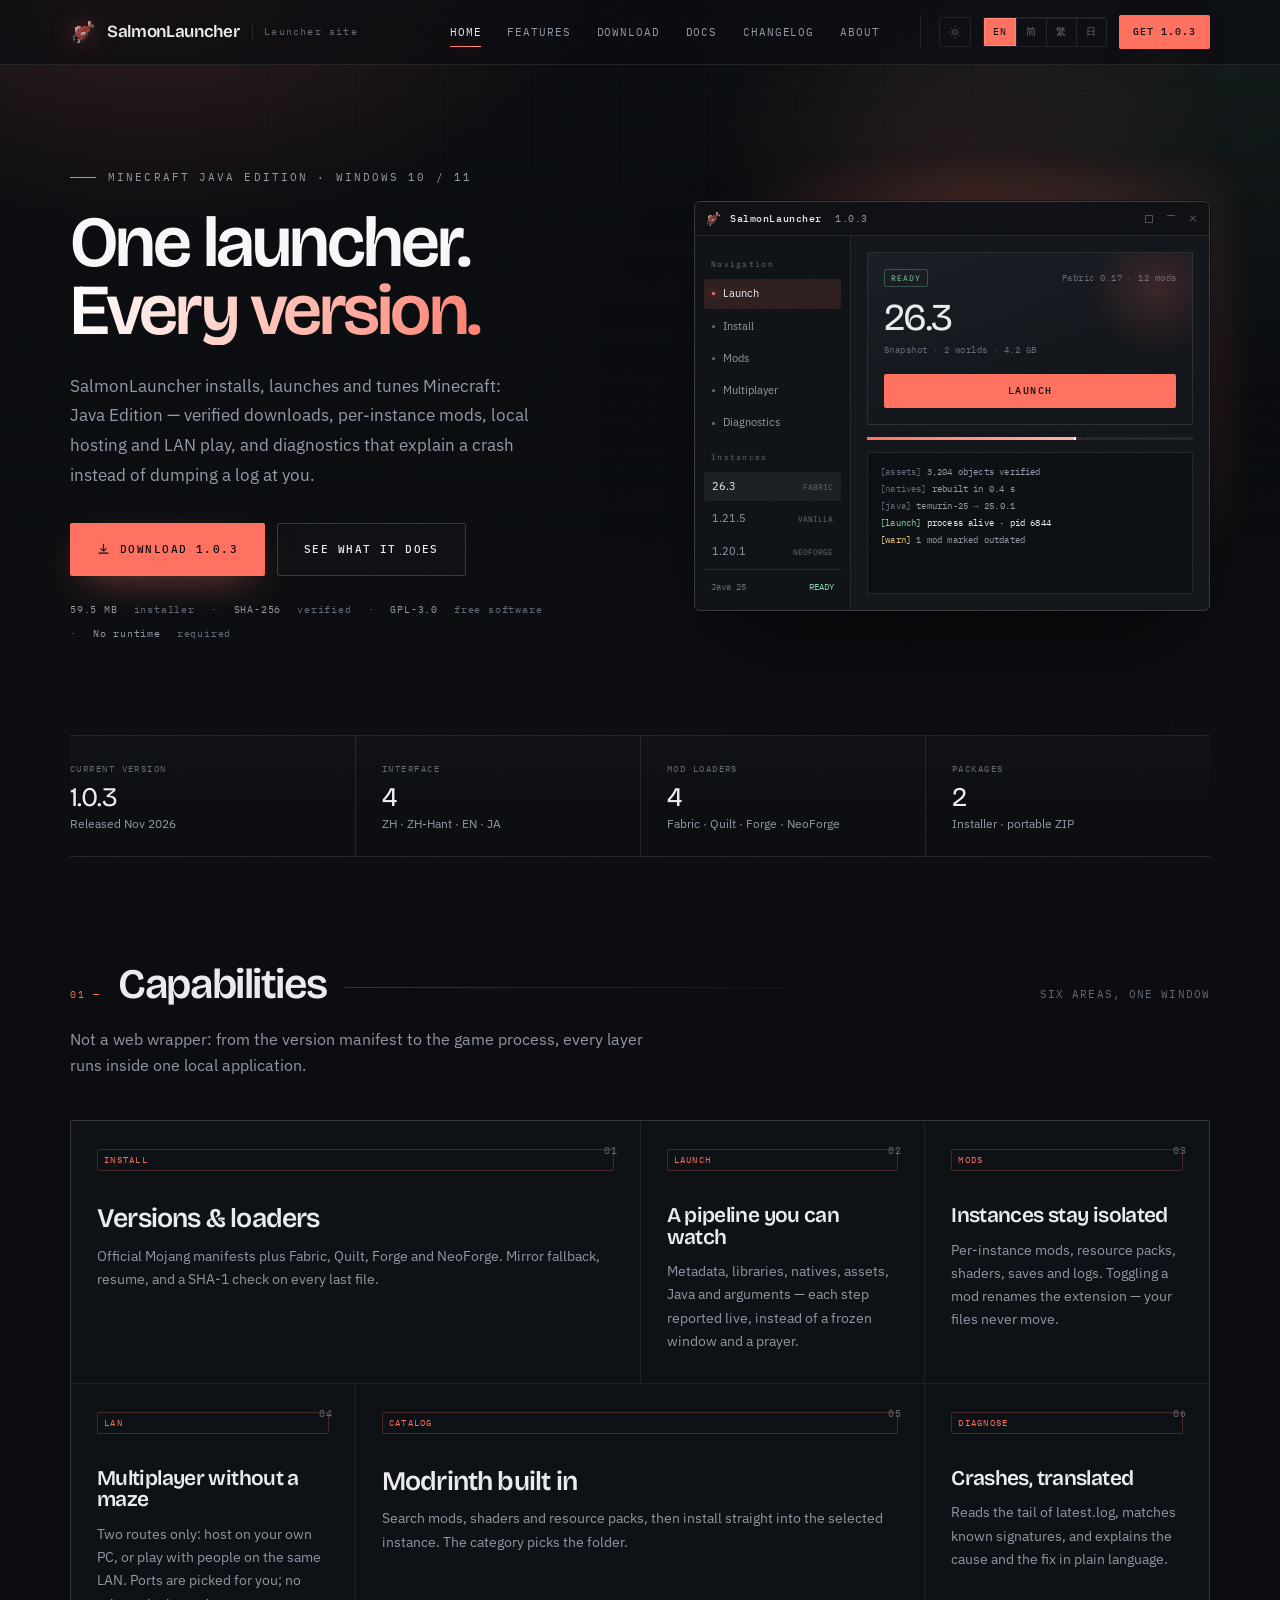
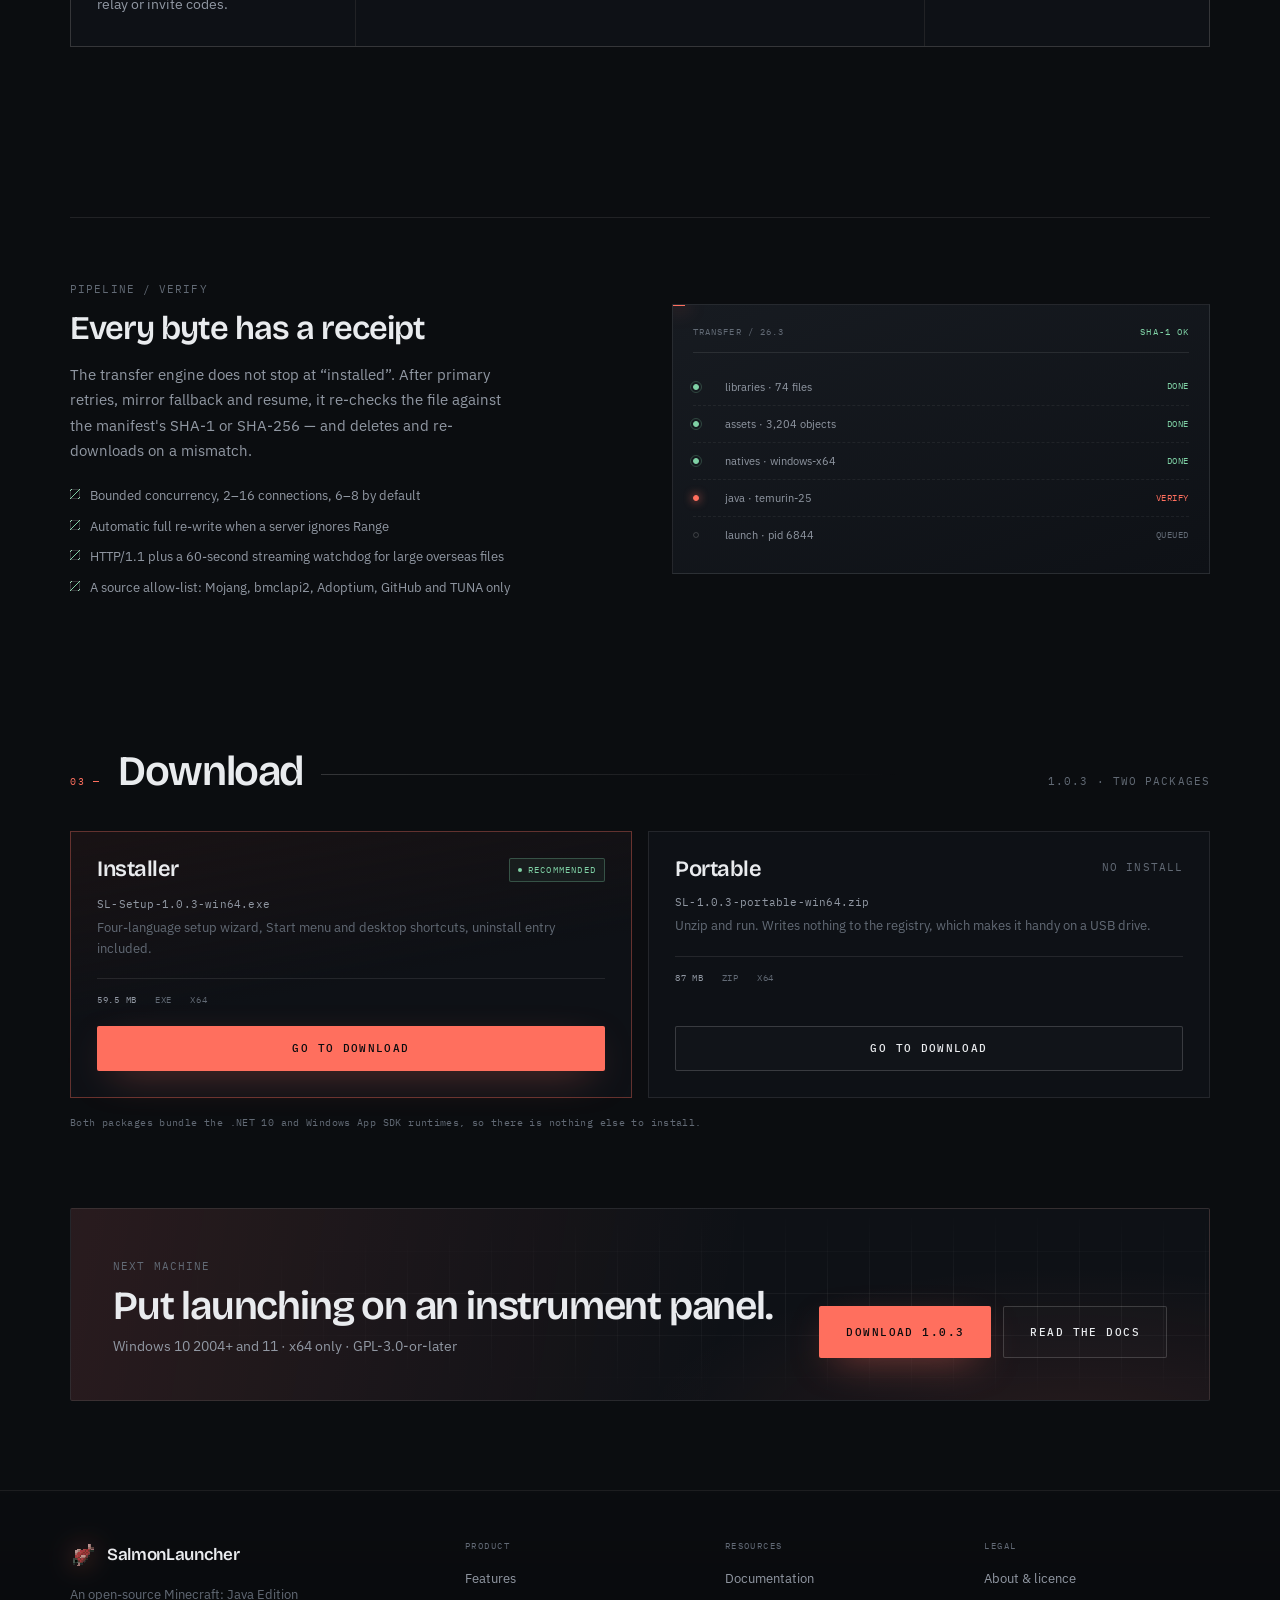
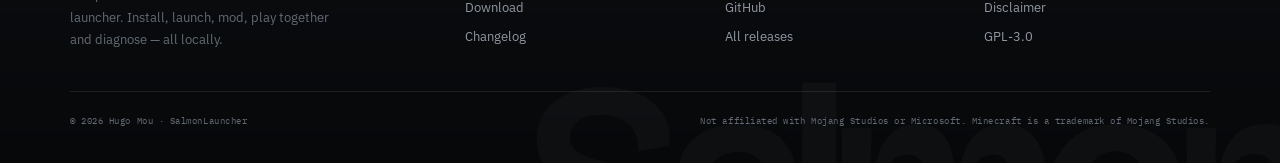
==== commit b3014577: "feat(web): mirror GitHub releases on the site host and simplify multiplayer copy - Default the site " ====
--- a/web/index.html
+++ b/web/index.html
@@ -4,11 +4,11 @@
 <meta charset="utf-8">
 <meta name="viewport" content="width=device-width, initial-scale=1">
 <title data-zh-title="SalmonLauncher — Windows 上的 Minecraft Java 版启动器">SalmonLauncher — a Minecraft Java launcher for Windows</title>
-<meta name="description" data-zh-content="SalmonLauncher 是一款面向 Windows 的 Minecraft Java 版启动器：版本安装、启动流水线、实例与模组、自建联机中继、Modrinth 内容、崩溃诊断，四语言与明暗主题。" content="SalmonLauncher is a Minecraft: Java Edition launcher for Windows: version installs, a transparent launch pipeline, per-instance mods, a self-hosted relay, Modrinth content and crash diagnostics.">
+<meta name="description" data-zh-content="SalmonLauncher 是一款面向 Windows 的 Minecraft Java 版启动器：版本安装、启动流水线、实例与模组、本机开服与局域网联机、Modrinth 内容、崩溃诊断，四语言与明暗主题。" content="SalmonLauncher is a Minecraft: Java Edition launcher for Windows: version installs, a transparent launch pipeline, per-instance mods, local hosting and LAN multiplayer, Modrinth content and crash diagnostics.">
 <meta name="theme-color" content="#0B0D10">
 <link rel="icon" href="assets/img/favicon.ico">
 <script>try{if(localStorage.getItem("sl-theme")==="light")document.documentElement.dataset.theme="light"}catch(e){}</script>
-<link rel="stylesheet" href="assets/css/site.css?v=20261104">
+<link rel="stylesheet" href="assets/css/site.css?v=20261105">
 <link rel="canonical" href="https://sl.hugomou.com/">
 </head>
 <body>
@@ -61,7 +61,7 @@
     <div class="hero-copy">
       <div class="eyebrow" data-zh="Minecraft Java 版 · Windows 10 / 11">Minecraft Java Edition · Windows 10 / 11</div>
       <h1 data-zh-html="一个启动器。<br><span class='line2'>所有版本。</span>">One launcher.<br><span class="line2">Every version.</span></h1>
-      <p class="lede" data-zh="SalmonLauncher 负责安装、启动与调校 Minecraft Java 版：校验每一个下载、按实例管理模组、自带联机中继，并用能读懂的中文解释崩溃，而不只是甩给你一份日志。">SalmonLauncher installs, launches and tunes Minecraft: Java Edition — verified downloads, per-instance mods, a self-hosted relay, and diagnostics that explain a crash instead of dumping a log at you.</p>
+      <p class="lede" data-zh="SalmonLauncher 负责安装、启动与调校 Minecraft Java 版：校验每一个下载、按实例管理模组、支持本机开服与局域网联机，并用能读懂的中文解释崩溃，而不只是甩给你一份日志。">SalmonLauncher installs, launches and tunes Minecraft: Java Edition — verified downloads, per-instance mods, local hosting and LAN play, and diagnostics that explain a crash instead of dumping a log at you.</p>
       <div class="btn-row">
         <a class="btn btn-primary btn-lg" href="download.html">
           <svg viewBox="0 0 16 16" fill="none" aria-hidden="true"><path d="M8 1v9m0 0 3.5-3.5M8 10 4.5 6.5M2 12.5h12" stroke="currentColor" stroke-width="1.4"/></svg>
@@ -172,9 +172,9 @@
       </article>
       <article class="card reveal" style="--i:3">
         <span class="card-num">04</span>
-        <span class="card-tag">RELAY</span>
+        <span class="card-tag">LAN</span>
         <h3 data-zh="联机不用绕迷宫">Multiplayer without a maze</h3>
-        <p data-zh="自建中继、扫描局域网，或者交换一枚邀请码。端口自动挑选，不需要背端口转发教程。">Host a relay, scan the LAN, or swap an invite code. Ports are picked for you, no port-forwarding homework required.</p>
+        <p data-zh="只支持两种方式：在自己的电脑上开服，或与同一局域网内的玩家直接联机。端口自动挑选，不需要中继或邀请码。">Two routes only: host on your own PC, or play with people on the same LAN. Ports are picked for you; no relay or invite codes.</p>
       </article>
       <article class="card reveal" style="--i:4">
         <span class="card-num">05</span>
@@ -292,7 +292,7 @@
         <h4 data-zh="资源">Resources</h4>
         <a href="docs.html" data-zh="文档">Documentation</a>
         <a href="https://github.com/HugoMou/salmonlauncher" target="_blank" rel="noopener">GitHub</a>
-        <a href="https://github.com/HugoMou/salmonlauncher/releases" target="_blank" rel="noopener" data-zh="所有版本">All releases</a>
+        <a href="download.html#history" data-zh="所有版本">All releases</a>
       </div>
       <div class="foot-col">
         <h4 data-zh="法律">Legal</h4>
@@ -308,7 +308,7 @@
   </div>
 </footer>
 
-<script src="assets/js/i18n.js?v=20261104"></script>
-<script src="assets/js/site.js?v=20261104"></script>
+<script src="assets/js/i18n.js?v=20261105"></script>
+<script src="assets/js/site.js?v=20261105"></script>
 </body>
 </html>
--- a/web/assets/css/site.css
+++ b/web/assets/css/site.css
@@ -927,19 +927,33 @@
   margin: -18px 0 42px;
 }
 
-/* ---------- cards ---------- */
+/* ---------- cards (bento grid) ---------- */
 .cards {
   display: grid;
-  grid-template-columns: repeat(3, 1fr);
+  grid-template-columns: repeat(4, minmax(0, 1fr));
   gap: 1px;
   background: var(--line);
   border: 1px solid var(--line);
+}
+@media (min-width: 1181px) {
+  .cards > .card:nth-child(1),
+  .cards > .card:nth-child(5) {
+    grid-column: span 2;
+    min-height: 240px;
+  }
+  .cards > .card:nth-child(1) h3,
+  .cards > .card:nth-child(5) h3 {
+    font-size: clamp(23px, 2.1vw, 30px);
+    max-width: 20ch;
+  }
 }
 .card {
   position: relative;
   background: var(--ink-2);
   padding: 28px 26px 30px;
   min-height: 220px;
+  display: flex;
+  flex-direction: column;
   transition: background 0.3s;
 }
 .card:hover {
@@ -1316,18 +1330,19 @@
   border-color: var(--text);
 }
 
-/* ---------- split CTA ---------- */
+/* ---------- split CTA (card) ---------- */
 .cta-band {
-  margin-top: clamp(56px, 7vw, 92px);
-  border-top: 1px solid var(--line);
-  border-bottom: 1px solid var(--line);
-  padding: clamp(44px, 6vw, 70px) 0;
-  display: flex;
-  align-items: center;
-  justify-content: space-between;
-  gap: 32px;
-  flex-wrap: wrap;
+  position: relative;
+  margin-top: clamp(48px, 6vw, 76px);
+  border: 1px solid var(--line);
+  border-radius: var(--r);
+  padding: clamp(26px, 3.4vw, 42px);
+  display: grid;
+  grid-template-columns: minmax(0, 1fr) auto;
+  align-items: end;
+  gap: 24px 36px;
   background: linear-gradient(100deg, rgba(255, 111, 94, 0.07), transparent 55%);
+  overflow: hidden;
 }
 .cta-band h2 {
   font-size: clamp(25px, 3.2vw, 40px);
@@ -1337,6 +1352,10 @@
   color: var(--muted);
   margin-top: 8px;
   font-size: 14px;
+  max-width: 46ch;
+}
+.cta-band .btn-row {
+  justify-content: flex-end;
 }
 
 /* ---------- page header ---------- */
@@ -1512,6 +1531,70 @@
   color: var(--dim);
   letter-spacing: 0.04em;
   line-height: 1.9;
+}
+
+/* ---------- release history ---------- */
+#history {
+  scroll-margin-top: 84px;
+}
+.rel-list {
+  border-top: 1px solid var(--line);
+}
+.rel-row {
+  display: flex;
+  align-items: center;
+  flex-wrap: wrap;
+  gap: 6px 18px;
+  padding: 14px 0;
+  border-bottom: 1px solid var(--line);
+}
+.rel-tag {
+  font-family: var(--display);
+  font-size: 17px;
+  letter-spacing: -0.02em;
+  min-width: 76px;
+}
+.rel-row.latest .rel-tag {
+  color: var(--salmon);
+}
+.rel-date {
+  font-family: var(--mono);
+  font-size: 9.5px;
+  letter-spacing: 0.1em;
+  color: var(--dim);
+}
+.rel-files {
+  display: flex;
+  gap: 8px;
+  margin-left: auto;
+}
+.rel-dl {
+  display: inline-flex;
+  align-items: center;
+  gap: 8px;
+  font-family: var(--mono);
+  font-size: 9px;
+  letter-spacing: 0.1em;
+  color: var(--muted);
+  border: 1px solid var(--line);
+  border-radius: var(--r);
+  padding: 7px 10px;
+  transition: color 0.2s, border-color 0.2s, background 0.2s;
+}
+.rel-dl:hover {
+  color: var(--text);
+  border-color: var(--line-strong);
+  background: rgba(255, 255, 255, 0.04);
+}
+.rel-dl em {
+  font-style: normal;
+  color: var(--dim);
+}
+@media (max-width: 560px) {
+  .rel-files {
+    margin-left: 0;
+    width: 100%;
+  }
 }
 .req-grid {
   display: grid;
@@ -2146,8 +2229,12 @@
     margin-bottom: 22px;
   }
   .cta-band {
-    flex-direction: column;
-    align-items: flex-start;
+    grid-template-columns: minmax(0, 1fr);
+    align-items: start;
+    gap: 20px;
+  }
+  .cta-band .btn-row {
+    justify-content: flex-start;
   }
   .foot-grid {
     grid-template-columns: 1fr 1fr;
@@ -2428,8 +2515,6 @@
 
 /* CTA band */
 .cta-band {
-  position: relative;
-  overflow: hidden;
   background: linear-gradient(
     100deg,
     rgba(255, 111, 94, 0.11),
@@ -2439,7 +2524,8 @@
       620px 240px at 88% 118%,
       rgba(255, 111, 94, 0.1),
       transparent 70%
-    );
+    ),
+    var(--ink-2);
 }
 .cta-band::before {
   content: "";
@@ -2661,6 +2747,9 @@
 html[data-theme="light"] .nav-links a:hover {
   background: rgba(18, 22, 28, 0.05);
 }
+html[data-theme="light"] .rel-dl:hover {
+  background: rgba(18, 22, 28, 0.04);
+}
 html[data-theme="light"] .brand img {
   filter: drop-shadow(0 0 10px rgba(201, 65, 43, 0.22));
 }
